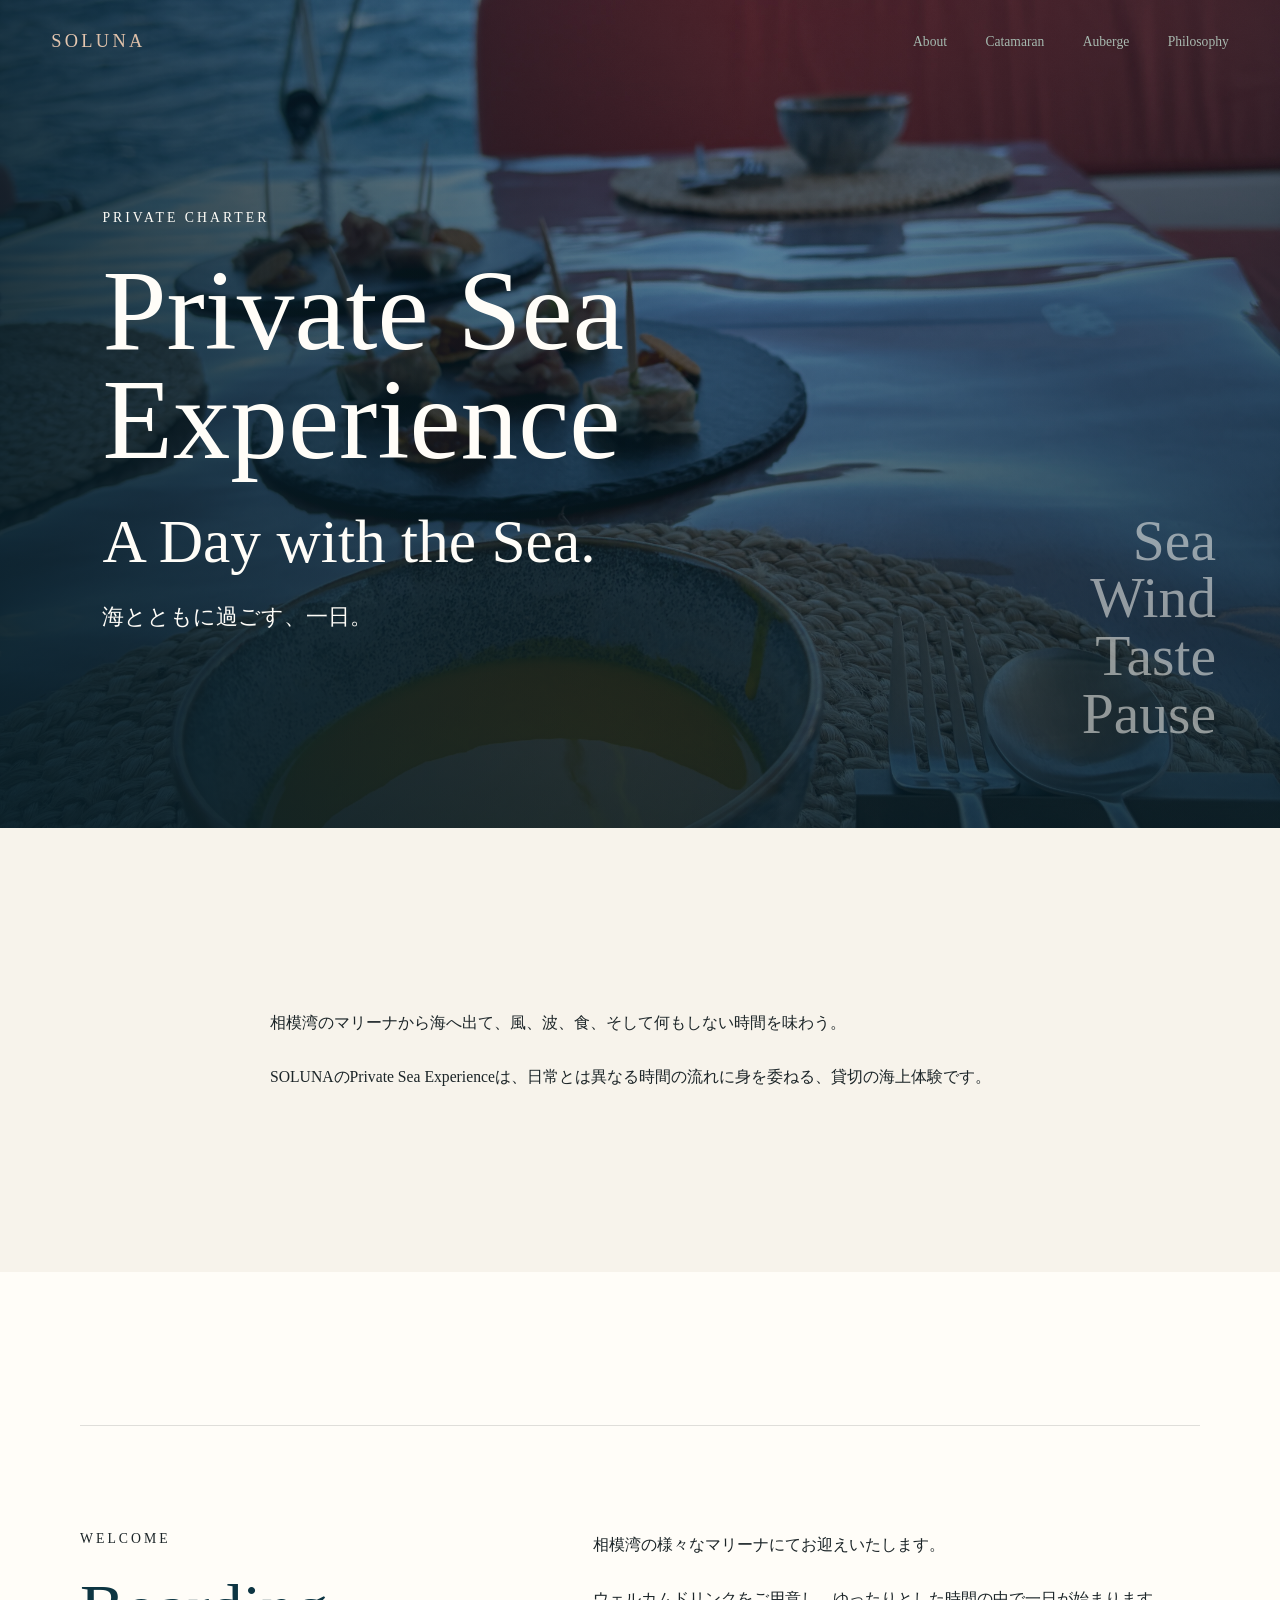
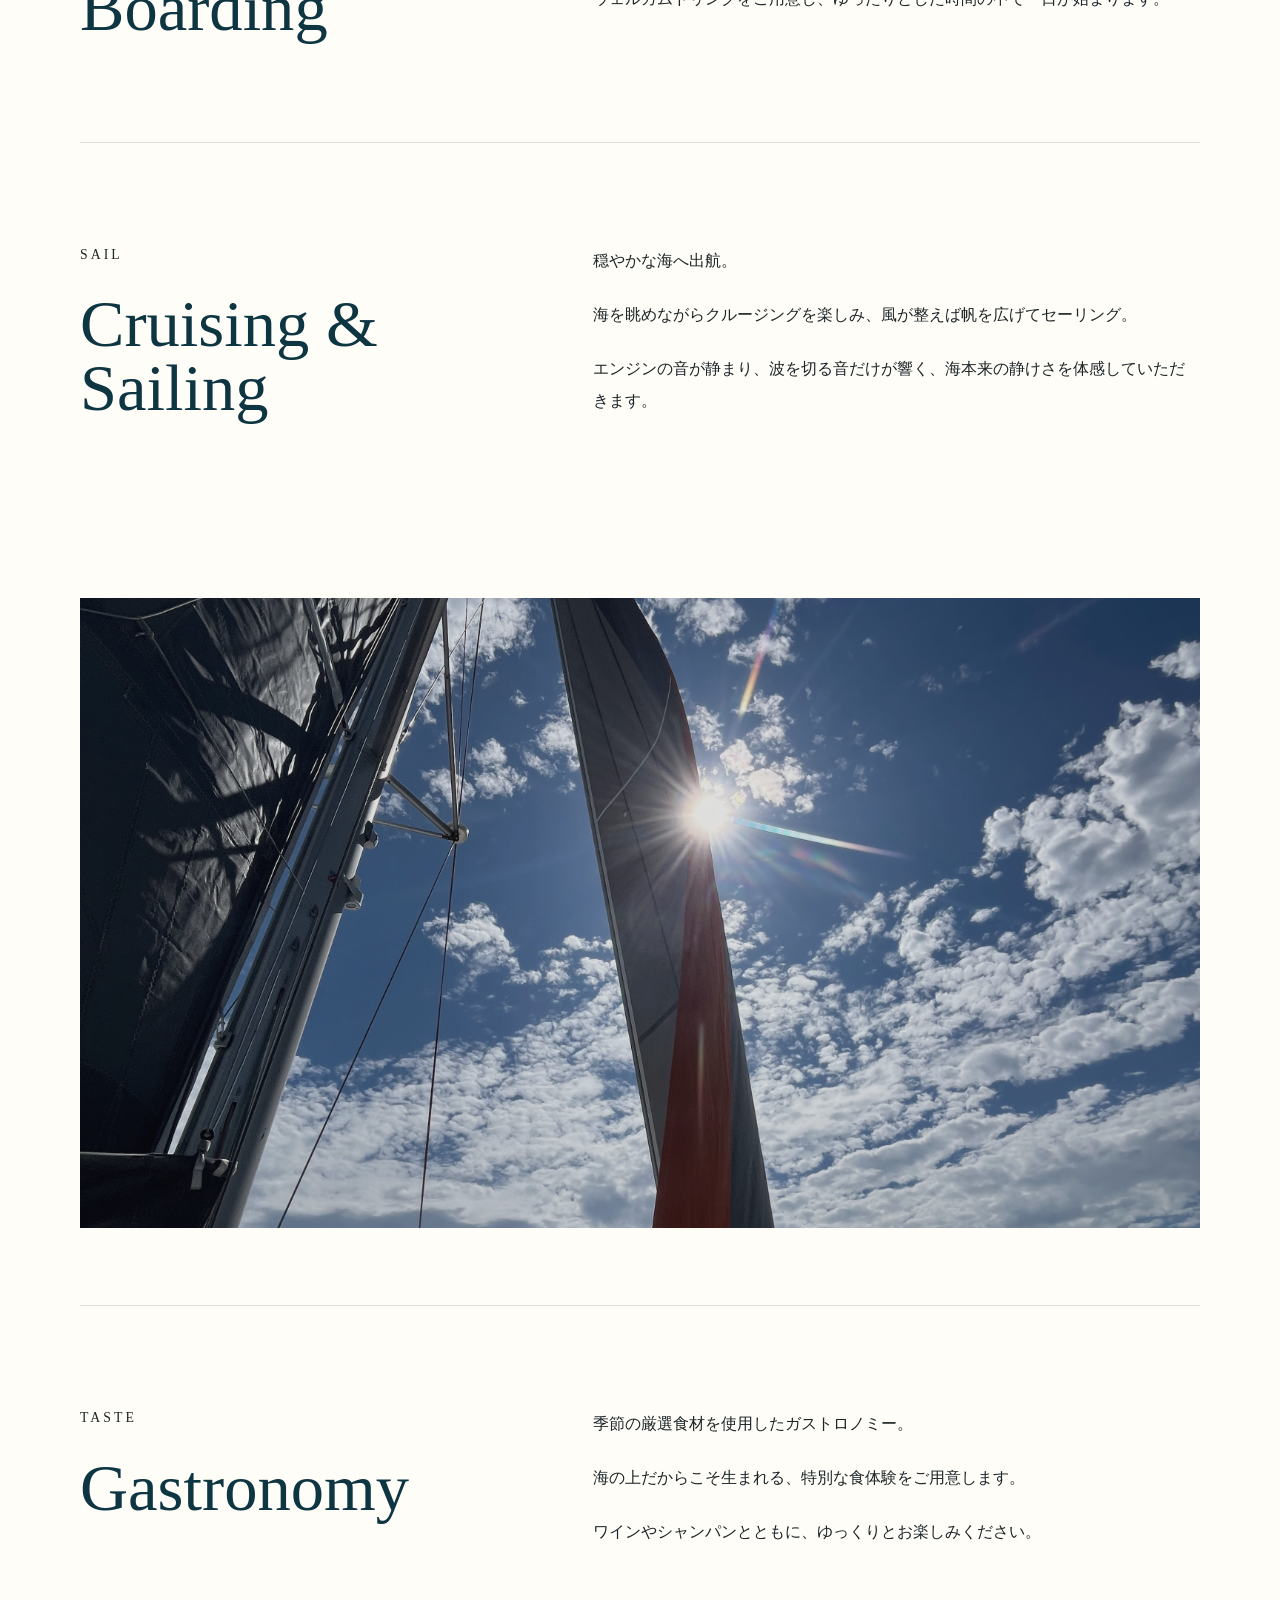
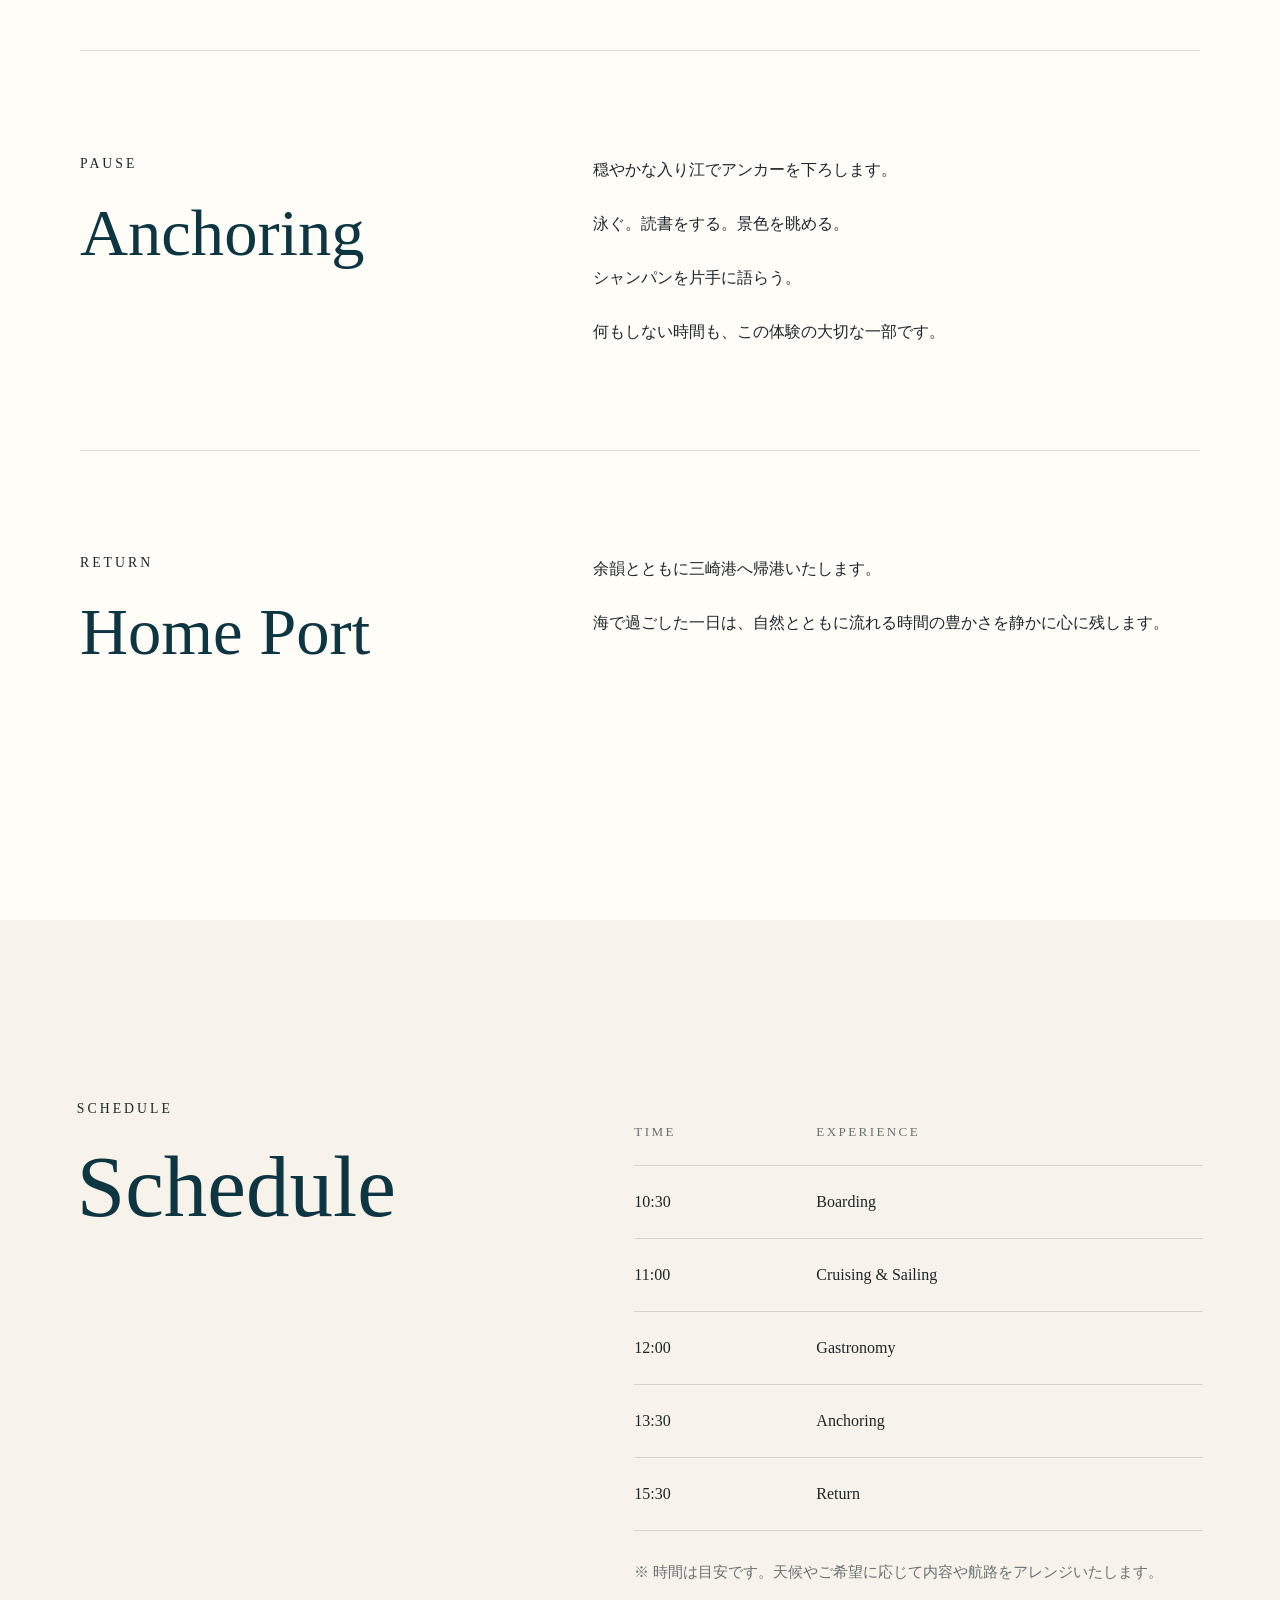
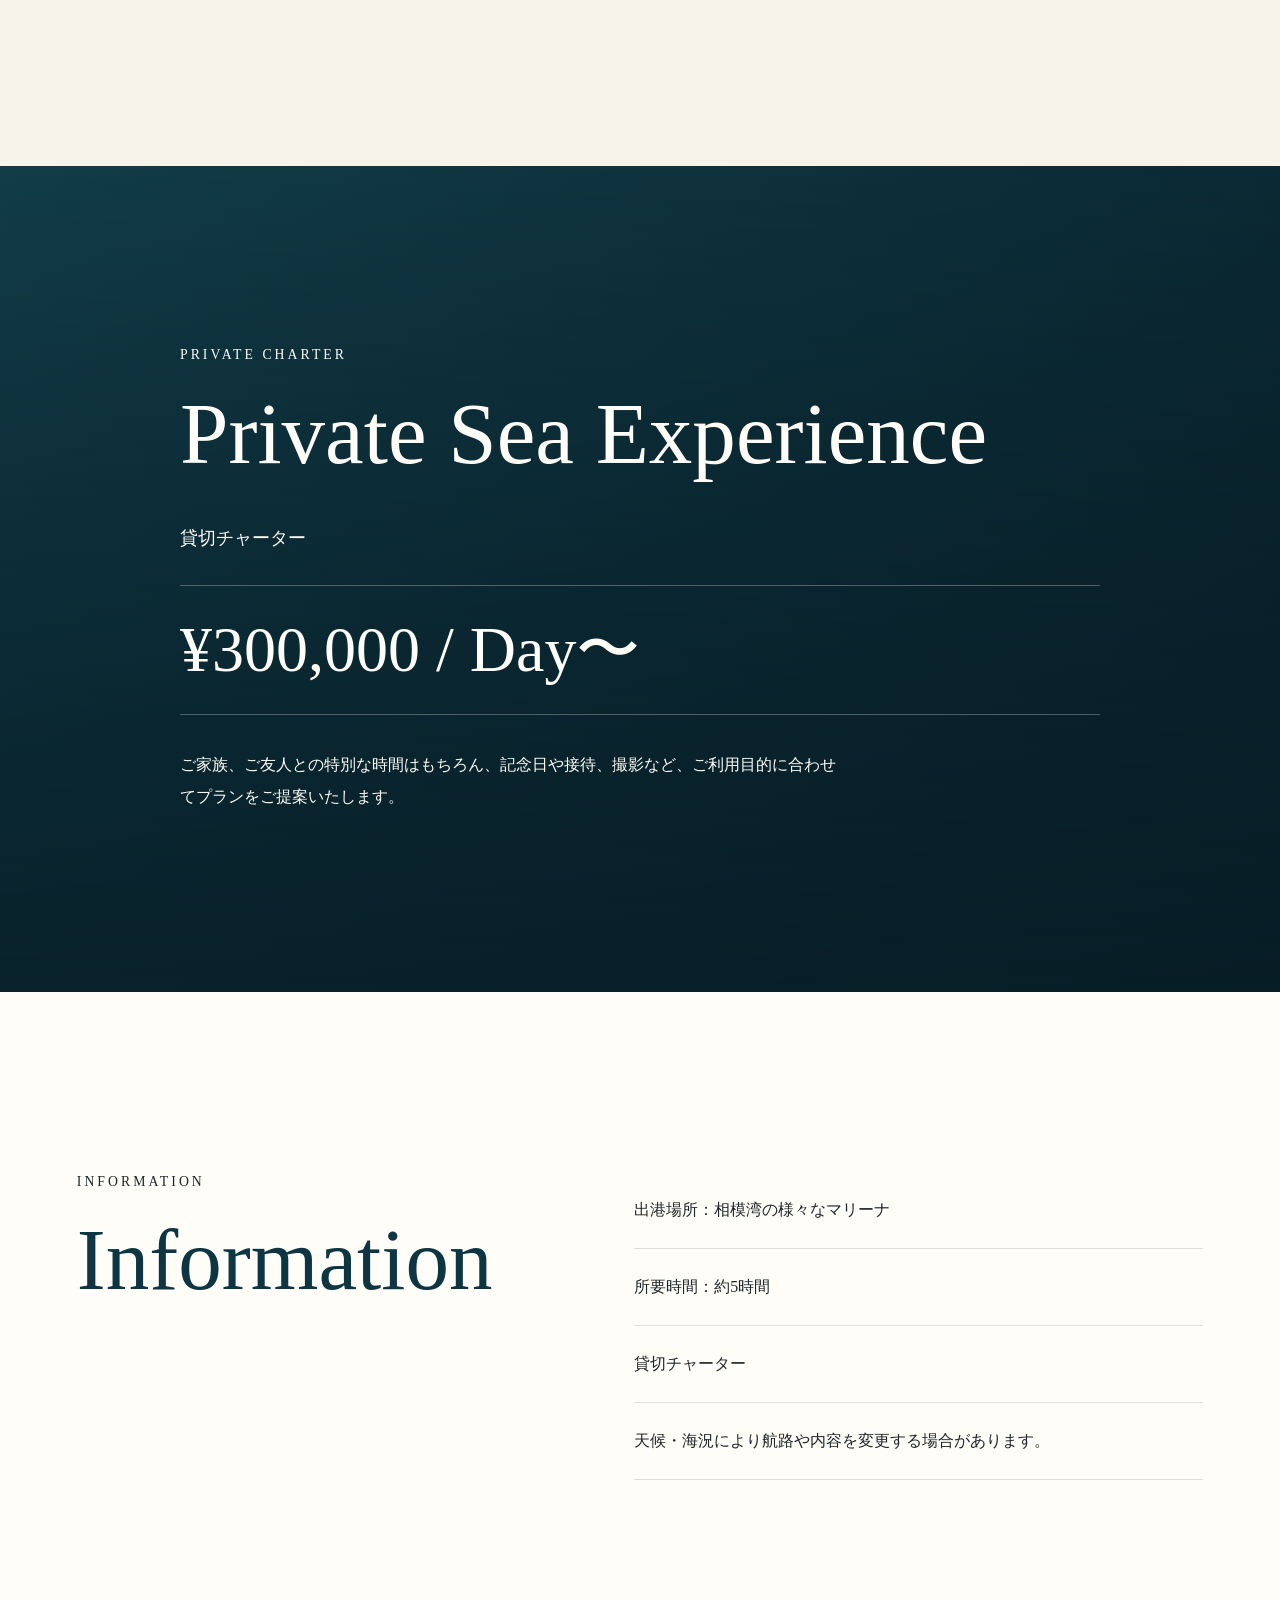
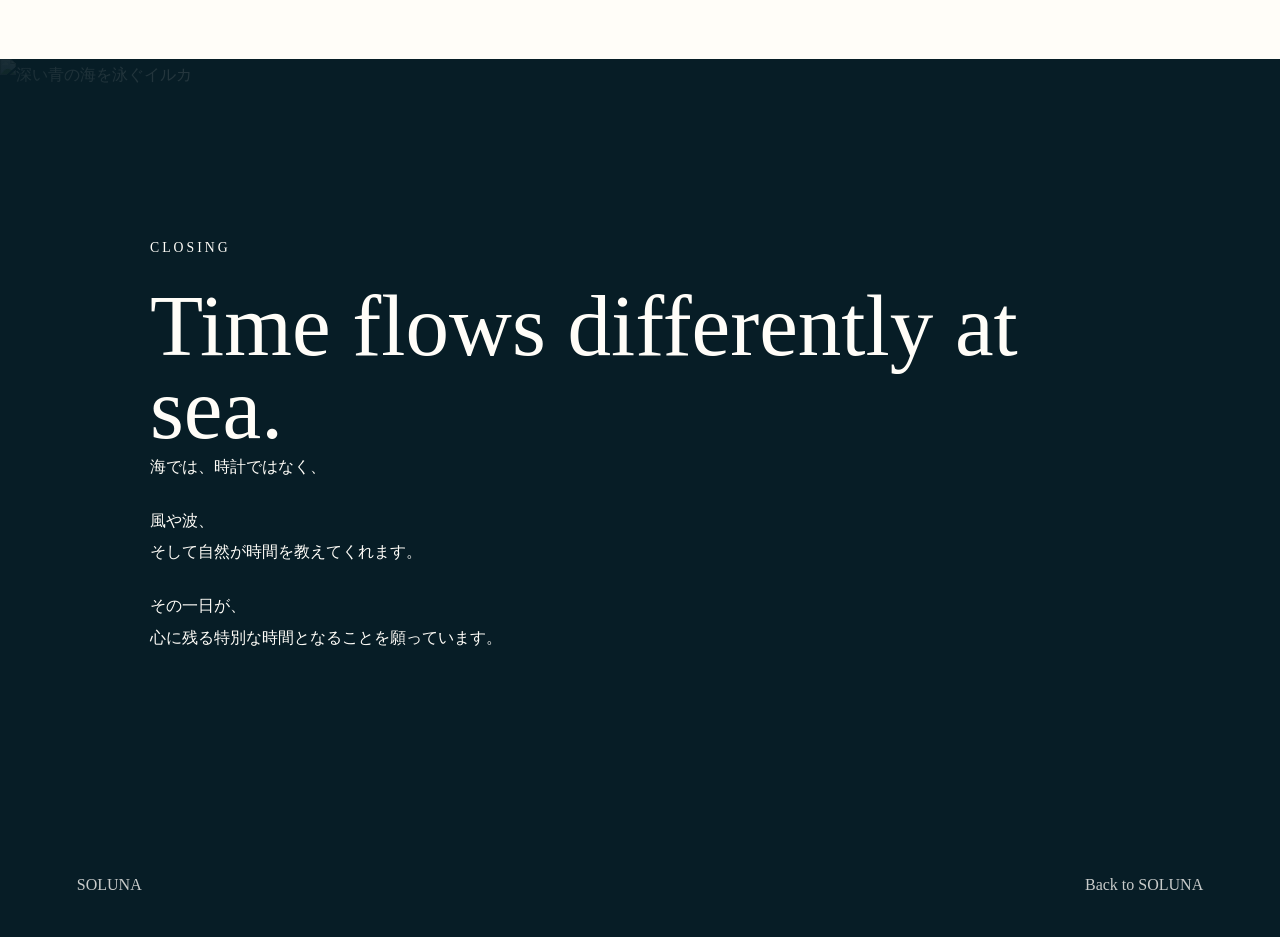
==== private-sea-experience.html @ ce14dfd1 "Add private sea experience page" ====
<!doctype html>
<html lang="ja">
  <head>
    <meta charset="utf-8" />
    <meta name="viewport" content="width=device-width, initial-scale=1" />
    <title>Private Sea Experience | SOLUNA</title>
    <meta
      name="description"
      content="SOLUNA Private Sea Experience。海とともに過ごす、貸切チャーターの一日。"
    />
    <link rel="stylesheet" href="styles.css" />
  </head>
  <body class="private-page">
    <header class="site-header" aria-label="サイトヘッダー">
      <a class="brand-mark" href="index.html" aria-label="SOLUNA トップへ">SOLUNA</a>
      <nav class="site-nav" aria-label="主要ナビゲーション">
        <a href="index.html#about">About</a>
        <a href="index.html#catamaran">Catamaran</a>
        <a href="index.html#auberge">Auberge</a>
        <a href="index.html#philosophy">Philosophy</a>
      </nav>
    </header>

    <main id="top">
      <section class="sub-hero" aria-label="Private Sea Experience">
        <img
          class="sub-hero-image"
          src="assets/catamaran-gastronomy.jpg"
          alt="海を望む船上のテーブルとガストロノミー"
        />
        <div class="sub-hero-shade" aria-hidden="true"></div>
        <div class="vertical-copy" aria-hidden="true">
          <span>Sea</span>
          <span>Wind</span>
          <span>Taste</span>
          <span>Pause</span>
        </div>
        <div class="sub-hero-content reveal">
          <p class="eyebrow">Private Charter</p>
          <h1>Private Sea Experience</h1>
          <p class="hero-lead">A Day with the Sea.</p>
          <p class="hero-jp">海とともに過ごす、一日。</p>
        </div>
      </section>

      <section class="section-pad private-intro">
        <div class="narrow prose reveal">
          <p>
            相模湾のマリーナから海へ出て、風、波、食、そして何もしない時間を味わう。
          </p>
          <p>
            SOLUNAのPrivate Sea Experienceは、日常とは異なる時間の流れに身を委ねる、貸切の海上体験です。
          </p>
        </div>
      </section>

      <section class="private-journey section-light">
        <div class="journey-item reveal">
          <div class="journey-heading">
            <p class="eyebrow">Welcome</p>
            <h2>Boarding</h2>
          </div>
          <div class="prose">
            <p>相模湾の様々なマリーナにてお迎えいたします。</p>
            <p>
              ウェルカムドリンクをご用意し、ゆったりとした時間の中で一日が始まります。
            </p>
          </div>
        </div>

        <div class="journey-item reveal">
          <div class="journey-heading">
            <p class="eyebrow">Sail</p>
            <h2>Cruising & Sailing</h2>
          </div>
          <div class="prose">
            <p>穏やかな海へ出航。</p>
            <p>
              海を眺めながらクルージングを楽しみ、風が整えば帆を広げてセーリング。
            </p>
            <p>
              エンジンの音が静まり、波を切る音だけが響く、海本来の静けさを体感していただきます。
            </p>
          </div>
        </div>

        <figure class="private-image reveal">
          <img src="assets/catamaran-sail.jpg" alt="帆越しに見上げる海と空" />
        </figure>

        <div class="journey-item reveal">
          <div class="journey-heading">
            <p class="eyebrow">Taste</p>
            <h2>Gastronomy</h2>
          </div>
          <div class="prose">
            <p>季節の厳選食材を使用したガストロノミー。</p>
            <p>
              海の上だからこそ生まれる、特別な食体験をご用意します。
            </p>
            <p>
              ワインやシャンパンとともに、ゆっくりとお楽しみください。
            </p>
          </div>
        </div>

        <div class="journey-item reveal">
          <div class="journey-heading">
            <p class="eyebrow">Pause</p>
            <h2>Anchoring</h2>
          </div>
          <div class="prose">
            <p>穏やかな入り江でアンカーを下ろします。</p>
            <p>泳ぐ。読書をする。景色を眺める。</p>
            <p>シャンパンを片手に語らう。</p>
            <p>何もしない時間も、この体験の大切な一部です。</p>
          </div>
        </div>

        <div class="journey-item reveal">
          <div class="journey-heading">
            <p class="eyebrow">Return</p>
            <h2>Home Port</h2>
          </div>
          <div class="prose">
            <p>余韻とともに三崎港へ帰港いたします。</p>
            <p>
              海で過ごした一日は、自然とともに流れる時間の豊かさを静かに心に残します。
            </p>
          </div>
        </div>
      </section>

      <section class="private-detail section-pad">
        <div class="section-grid">
          <div class="section-heading reveal">
            <p class="eyebrow">Schedule</p>
            <h2>Schedule</h2>
          </div>
          <div class="reveal">
            <table class="schedule-table">
              <thead>
                <tr>
                  <th>Time</th>
                  <th>Experience</th>
                </tr>
              </thead>
              <tbody>
                <tr>
                  <td>10:30</td>
                  <td>Boarding</td>
                </tr>
                <tr>
                  <td>11:00</td>
                  <td>Cruising & Sailing</td>
                </tr>
                <tr>
                  <td>12:00</td>
                  <td>Gastronomy</td>
                </tr>
                <tr>
                  <td>13:30</td>
                  <td>Anchoring</td>
                </tr>
                <tr>
                  <td>15:30</td>
                  <td>Return</td>
                </tr>
              </tbody>
            </table>
            <p class="note">
              ※ 時間は目安です。天候やご希望に応じて内容や航路をアレンジいたします。
            </p>
          </div>
        </div>
      </section>

      <section class="private-charter">
        <div class="charter-inner reveal">
          <p class="eyebrow">Private Charter</p>
          <h2>Private Sea Experience</h2>
          <p class="charter-label">貸切チャーター</p>
          <p class="charter-price">¥300,000 / Day〜</p>
          <p>
            ご家族、ご友人との特別な時間はもちろん、記念日や接待、撮影など、ご利用目的に合わせてプランをご提案いたします。
          </p>
        </div>
      </section>

      <section class="private-info section-pad section-light">
        <div class="section-grid">
          <div class="section-heading reveal">
            <p class="eyebrow">Information</p>
            <h2>Information</h2>
          </div>
          <ul class="info-list reveal">
            <li>出港場所：相模湾の様々なマリーナ</li>
            <li>所要時間：約5時間</li>
            <li>貸切チャーター</li>
            <li>天候・海況により航路や内容を変更する場合があります。</li>
          </ul>
        </div>
      </section>

      <section class="private-closing">
        <img
          class="private-closing-image"
          src="assets/philosophy-dolphins.jpg"
          alt="深い青の海を泳ぐイルカ"
        />
        <div class="private-closing-shade" aria-hidden="true"></div>
        <div class="closing-inner reveal">
          <p class="eyebrow">Closing</p>
          <h2>Time flows differently at sea.</h2>
          <div class="prose">
            <p>海では、時計ではなく、</p>
            <p>風や波、<br />そして自然が時間を教えてくれます。</p>
            <p>その一日が、<br />心に残る特別な時間となることを願っています。</p>
          </div>
        </div>
      </section>
    </main>

    <footer class="site-footer">
      <p>SOLUNA</p>
      <a href="index.html">Back to SOLUNA</a>
    </footer>

    <script src="script.js"></script>
  </body>
</html>
---- styles.css ----
:root {
  --paper: #f7f3eb;
  --ivory: #fffdf8;
  --mist: #d8d2c4;
  --ink: #1c2528;
  --muted: #687073;
  --sea: #0d3542;
  --deep: #071d26;
  --line: rgba(28, 37, 40, 0.14);
  --white-line: rgba(255, 253, 248, 0.28);
  --font-serif: Georgia, "Times New Roman", serif;
  --font-jp: "Hiragino Mincho ProN", "Yu Mincho", "YuMincho", "Noto Serif JP", serif;
}

* {
  box-sizing: border-box;
}

html {
  scroll-behavior: smooth;
}

body {
  margin: 0;
  background: var(--paper);
  color: var(--ink);
  font-family: var(--font-jp);
  font-weight: 300;
  line-height: 2;
  text-rendering: optimizeLegibility;
}

img {
  display: block;
  max-width: 100%;
}

section[id] {
  scroll-margin-top: 92px;
}

a {
  color: inherit;
  text-decoration: none;
}

.site-header {
  align-items: center;
  color: var(--ivory);
  display: flex;
  justify-content: space-between;
  left: 0;
  mix-blend-mode: difference;
  padding: 28px clamp(22px, 4vw, 64px);
  position: fixed;
  right: 0;
  top: 0;
  z-index: 20;
}

.brand-mark {
  font-family: var(--font-serif);
  font-size: 1.15rem;
  letter-spacing: 0.18em;
  line-height: 1;
}

.site-nav {
  display: flex;
  gap: clamp(18px, 3vw, 44px);
  font-family: var(--font-serif);
  font-size: 0.85rem;
}

.site-nav a {
  opacity: 0.82;
  transition: opacity 220ms ease;
}

.site-nav a:hover,
.site-nav a.is-active {
  opacity: 1;
}

.hero {
  background: var(--deep);
  color: var(--ivory);
  min-height: 100svh;
  overflow: hidden;
  position: relative;
}

.hero-image {
  height: 100%;
  inset: 0;
  object-fit: cover;
  position: absolute;
  width: 100%;
}

.hero-shade {
  background:
    linear-gradient(90deg, rgba(7, 29, 38, 0.72), rgba(7, 29, 38, 0.16) 52%, rgba(7, 29, 38, 0.3)),
    linear-gradient(180deg, rgba(7, 29, 38, 0.3), rgba(7, 29, 38, 0.1) 52%, rgba(7, 29, 38, 0.55));
  inset: 0;
  position: absolute;
}

.hero-content {
  align-items: flex-start;
  display: flex;
  flex-direction: column;
  justify-content: center;
  min-height: 100svh;
  padding: 18vh clamp(24px, 8vw, 132px) 12vh;
  position: relative;
  width: min(760px, 100%);
  z-index: 2;
}

.eyebrow {
  font-family: var(--font-serif);
  font-size: 0.86rem;
  letter-spacing: 0.22em;
  line-height: 1.4;
  margin: 0 0 28px;
  text-transform: uppercase;
}

h1,
h2 {
  font-family: var(--font-serif);
  font-weight: 400;
  line-height: 0.95;
  margin: 0;
}

h1 {
  font-size: clamp(4.35rem, 13vw, 11.2rem);
}

h2 {
  font-size: clamp(2.65rem, 6.8vw, 6rem);
}

.hero-lead {
  font-family: var(--font-serif);
  font-size: clamp(2.15rem, 4.8vw, 4.8rem);
  line-height: 1;
  margin: 36px 0 24px;
}

.hero-jp {
  font-size: clamp(1.05rem, 1.7vw, 1.45rem);
  margin: 0 0 34px;
}

.hero-description {
  max-width: 35em;
  margin: 0;
}

.vertical-copy {
  bottom: max(56px, 10vh);
  display: flex;
  flex-direction: column;
  font-family: var(--font-serif);
  font-size: clamp(2.5rem, 4.5vw, 4.6rem);
  gap: 0.16em;
  line-height: 0.84;
  opacity: 0.52;
  position: absolute;
  right: clamp(20px, 5vw, 86px);
  text-align: right;
  z-index: 2;
}

.section-pad {
  padding: clamp(96px, 14vw, 190px) clamp(24px, 6vw, 96px);
}

.section-light {
  background: var(--ivory);
}

.narrow {
  margin: 0 auto;
  max-width: 740px;
}

.wide {
  margin: 0 auto;
  max-width: 1040px;
}

.intro {
  background: var(--paper);
}

.prose {
  font-size: clamp(0.98rem, 1.2vw, 1.12rem);
}

.prose p {
  margin: 0;
}

.prose p + p {
  margin-top: 1.45em;
}

.section-grid {
  display: grid;
  gap: clamp(54px, 8vw, 132px);
  grid-template-columns: minmax(220px, 0.8fr) minmax(280px, 1fr);
  margin: 0 auto;
  max-width: 1160px;
}

.section-heading {
  position: sticky;
  top: 120px;
  align-self: start;
}

.section-heading h2,
.experience-title h2,
.closing h2,
.experience-overview h2 {
  color: var(--sea);
}

.experience-overview {
  background: var(--paper);
}

.experience-overview p:last-child {
  color: var(--muted);
  font-size: clamp(1rem, 1.5vw, 1.32rem);
  margin: 42px 0 0;
}

.experience-block {
  color: var(--ivory);
  min-height: 100svh;
  padding: clamp(100px, 12vw, 180px) clamp(24px, 6vw, 96px);
}

.sea-block {
  background:
    linear-gradient(180deg, rgba(7, 29, 38, 0.08), rgba(7, 29, 38, 0.72)),
    linear-gradient(135deg, #0b2c3a 0%, #123f4b 48%, #071d26 100%);
}

.island-block {
  background:
    linear-gradient(180deg, rgba(255, 253, 248, 0.1), rgba(7, 29, 38, 0.36)),
    linear-gradient(135deg, #f2ecdf 0%, #8c9b93 46%, #173743 100%);
  color: var(--ink);
}

.experience-inner {
  display: grid;
  gap: clamp(52px, 8vw, 128px);
  grid-template-columns: minmax(250px, 0.72fr) minmax(300px, 1fr);
  margin: 0 auto;
  max-width: 1180px;
}

.experience-title {
  align-self: start;
  position: sticky;
  top: 120px;
}

.sea-block .experience-title h2 {
  color: rgba(255, 253, 248, 0.9);
}

.island-block .experience-title h2 {
  color: var(--ink);
}

.coming-soon {
  border-top: 1px solid rgba(28, 37, 40, 0.22);
  display: inline-block;
  font-family: var(--font-serif);
  font-size: 1.2rem;
  margin: 34px 0 0;
  padding-top: 18px;
}

.experience-body {
  display: grid;
  gap: clamp(44px, 6vw, 84px);
}

.experience-list {
  border-top: 1px solid var(--white-line);
  list-style: none;
  margin: 0;
  padding: 0;
}

.island-block .experience-list {
  border-top-color: rgba(28, 37, 40, 0.18);
}

.experience-list li {
  border-bottom: 1px solid var(--white-line);
  font-family: var(--font-serif);
  font-size: clamp(1.35rem, 2.2vw, 2.2rem);
  line-height: 1.2;
  padding: 24px 0;
}

.experience-list a {
  display: inline-block;
  opacity: 0.9;
  transition:
    opacity 220ms ease,
    transform 220ms ease;
}

.experience-list a:hover {
  opacity: 1;
  transform: translateX(8px);
}

.island-block .experience-list li {
  border-bottom-color: rgba(28, 37, 40, 0.18);
}

.experience-media {
  display: grid;
  gap: clamp(18px, 2.6vw, 32px);
  grid-column: 1 / -1;
  grid-template-columns: repeat(2, minmax(0, 1fr));
  margin-top: clamp(22px, 4vw, 64px);
}

.island-media {
  grid-template-columns: repeat(2, minmax(0, 1fr));
}

.media-frame {
  margin: 0;
  overflow: hidden;
  position: relative;
}

.media-frame img {
  filter: saturate(0.76) contrast(0.93) brightness(0.92);
  height: 100%;
  object-fit: cover;
  width: 100%;
}

.media-frame::after {
  background: rgba(7, 29, 38, 0.16);
  content: "";
  inset: 0;
  pointer-events: none;
  position: absolute;
}

.media-tall {
  aspect-ratio: 4 / 3;
}

.media-wide {
  aspect-ratio: 4 / 3;
  margin-top: 0;
}

.island-media .media-wide img {
  object-position: 50% 48%;
}

.philosophy {
  background: var(--ivory);
}

.philosophy-media {
  margin: clamp(62px, 8vw, 112px) auto 0;
  max-width: 1180px;
}

.philosophy-fuji img {
  object-position: 50% 52%;
}

.philosophy-dolphins img {
  object-position: 54% 58%;
}

.closing {
  align-items: center;
  background: var(--deep);
  color: var(--ivory);
  display: flex;
  min-height: 90svh;
  overflow: hidden;
  padding: clamp(88px, 12vw, 170px) clamp(24px, 6vw, 96px);
  position: relative;
}

.closing::before {
  background-image: url("assets/closing-sea-sunset.jpg");
  background-position: center;
  background-size: cover;
  content: "";
  filter: saturate(0.62) contrast(0.9) brightness(0.72);
  inset: 0;
  opacity: 0.7;
  position: absolute;
}

.closing::after {
  background:
    linear-gradient(90deg, rgba(7, 29, 38, 0.86), rgba(7, 29, 38, 0.34)),
    linear-gradient(180deg, rgba(7, 29, 38, 0.2), rgba(7, 29, 38, 0.72));
  content: "";
  inset: 0;
  position: absolute;
}

.closing-inner {
  margin: 0 auto;
  max-width: 980px;
  position: relative;
  width: 100%;
  z-index: 1;
}

.closing h2 {
  color: var(--ivory);
}

.closing .prose {
  margin-top: 56px;
  max-width: 620px;
}

.site-footer {
  align-items: center;
  background: var(--deep);
  color: rgba(255, 253, 248, 0.78);
  display: flex;
  font-family: var(--font-serif);
  justify-content: space-between;
  padding: 36px clamp(24px, 6vw, 96px);
}

.site-footer p,
.site-footer a {
  margin: 0;
}

.sub-hero {
  background: var(--deep);
  color: var(--ivory);
  min-height: 92svh;
  overflow: hidden;
  position: relative;
}

.sub-hero-image,
.private-closing-image {
  height: 100%;
  inset: 0;
  object-fit: cover;
  position: absolute;
  width: 100%;
}

.sub-hero-image {
  object-position: 50% 56%;
}

.sub-hero-shade {
  background:
    linear-gradient(90deg, rgba(7, 29, 38, 0.8), rgba(7, 29, 38, 0.2) 58%, rgba(7, 29, 38, 0.46)),
    linear-gradient(180deg, rgba(7, 29, 38, 0.18), rgba(7, 29, 38, 0.74));
  inset: 0;
  position: absolute;
}

.sub-hero-content {
  align-items: flex-start;
  display: flex;
  flex-direction: column;
  justify-content: center;
  min-height: 92svh;
  padding: 18vh clamp(24px, 8vw, 132px) 12vh;
  position: relative;
  width: min(900px, 100%);
  z-index: 2;
}

.sub-hero h1 {
  font-size: clamp(3.7rem, 9vw, 8.5rem);
  max-width: 8.5em;
}

.private-intro {
  background: var(--paper);
}

.private-journey {
  padding: clamp(88px, 12vw, 170px) clamp(24px, 6vw, 96px);
}

.journey-item {
  border-top: 1px solid var(--line);
  display: grid;
  gap: clamp(34px, 6vw, 92px);
  grid-template-columns: minmax(210px, 0.72fr) minmax(280px, 1fr);
  margin: 0 auto;
  max-width: 1120px;
  padding: clamp(54px, 8vw, 112px) 0;
}

.journey-heading h2 {
  color: var(--sea);
  font-size: clamp(2.2rem, 5.2vw, 4.8rem);
}

.private-image {
  aspect-ratio: 16 / 9;
  margin: clamp(34px, 6vw, 84px) auto;
  max-width: 1120px;
  overflow: hidden;
}

.private-image img {
  filter: saturate(0.74) contrast(0.94) brightness(0.9);
  height: 100%;
  object-fit: cover;
  object-position: 50% 42%;
  width: 100%;
}

.schedule-table {
  border-collapse: collapse;
  font-family: var(--font-serif);
  width: 100%;
}

.schedule-table th,
.schedule-table td {
  border-bottom: 1px solid var(--line);
  font-weight: 400;
  padding: 20px 0;
  text-align: left;
}

.schedule-table th {
  color: var(--muted);
  font-size: 0.82rem;
  letter-spacing: 0.18em;
  text-transform: uppercase;
}

.schedule-table td:first-child {
  width: 32%;
}

.note {
  color: var(--muted);
  font-size: 0.92rem;
  line-height: 1.9;
  margin: 28px 0 0;
}

.private-charter {
  background:
    linear-gradient(180deg, rgba(7, 29, 38, 0.08), rgba(7, 29, 38, 0.78)),
    linear-gradient(135deg, #123f4b 0%, #071d26 100%);
  color: var(--ivory);
  padding: clamp(96px, 14vw, 190px) clamp(24px, 6vw, 96px);
}

.charter-inner {
  margin: 0 auto;
  max-width: 920px;
}

.charter-inner h2 {
  color: var(--ivory);
}

.charter-label {
  font-size: clamp(1.05rem, 1.4vw, 1.35rem);
  margin: 46px 0 0;
}

.charter-price {
  border-bottom: 1px solid var(--white-line);
  border-top: 1px solid var(--white-line);
  font-family: var(--font-serif);
  font-size: clamp(2.2rem, 5vw, 5rem);
  line-height: 1;
  margin: 28px 0 34px;
  padding: 32px 0;
}

.charter-inner p:last-child {
  margin: 0;
  max-width: 660px;
}

.info-list {
  list-style: none;
  margin: 0;
  padding: 0;
}

.info-list li {
  border-bottom: 1px solid var(--line);
  padding: 22px 0;
}

.private-closing {
  align-items: center;
  background: var(--deep);
  color: var(--ivory);
  display: flex;
  min-height: 86svh;
  overflow: hidden;
  padding: clamp(88px, 12vw, 170px) clamp(24px, 6vw, 96px);
  position: relative;
}

.private-closing-image {
  filter: saturate(0.58) contrast(0.9) brightness(0.72);
  object-position: 54% 58%;
}

.private-closing-shade {
  background:
    linear-gradient(90deg, rgba(7, 29, 38, 0.86), rgba(7, 29, 38, 0.32)),
    linear-gradient(180deg, rgba(7, 29, 38, 0.18), rgba(7, 29, 38, 0.72));
  inset: 0;
  position: absolute;
}

.private-closing h2 {
  color: var(--ivory);
}

.reveal {
  opacity: 1;
  transform: none;
  transition: none;
}

.reveal.is-visible {
  opacity: 1;
  transform: translateY(0);
}

@media (max-width: 820px) {
  .site-header {
    padding: 22px 20px;
  }

  .site-nav {
    display: none;
  }

  .hero-content {
    justify-content: flex-end;
    min-height: 100svh;
    padding: 26vh 24px 13vh;
  }

  .sub-hero-content {
    justify-content: flex-end;
    min-height: 92svh;
    padding: 24vh 24px 12vh;
  }

  h1 {
    font-size: clamp(3.75rem, 18vw, 6.7rem);
  }

  .sub-hero h1 {
    font-size: clamp(3.45rem, 15vw, 6.2rem);
  }

  .hero-lead {
    font-size: clamp(2rem, 10.6vw, 3.75rem);
    margin-top: 28px;
  }

  .vertical-copy {
    bottom: auto;
    font-size: clamp(2.5rem, 13vw, 5rem);
    right: 18px;
    top: 13vh;
  }

  .section-grid,
  .experience-inner,
  .journey-item {
    grid-template-columns: 1fr;
  }

  .section-heading,
  .experience-title {
    position: static;
  }

  .experience-media,
  .island-media {
    grid-template-columns: 1fr;
  }

  .media-wide {
    margin-top: 0;
  }

  .section-pad,
  .experience-block,
  .closing,
  .private-journey,
  .private-charter,
  .private-closing {
    padding-left: 24px;
    padding-right: 24px;
  }

  .private-image {
    aspect-ratio: 4 / 3.4;
  }
}

@media (max-width: 520px) {
  body {
    line-height: 1.9;
  }

  .hero-shade {
    background:
      linear-gradient(180deg, rgba(7, 29, 38, 0.08), rgba(7, 29, 38, 0.48) 42%, rgba(7, 29, 38, 0.8)),
      linear-gradient(90deg, rgba(7, 29, 38, 0.5), rgba(7, 29, 38, 0.08));
  }

  .eyebrow {
    font-size: 0.76rem;
    margin-bottom: 22px;
  }

  h2 {
    font-size: clamp(2.35rem, 13.5vw, 3.85rem);
  }

  .hero-description {
    font-size: 0.94rem;
  }

  .experience-list li {
    font-size: 1.42rem;
    padding: 20px 0;
  }

  .media-tall,
  .media-wide,
  .philosophy-media .media-frame {
    aspect-ratio: 4 / 3.8;
  }

  .site-footer {
    gap: 18px;
  }
}

@media (prefers-reduced-motion: reduce) {
  html {
    scroll-behavior: auto;
  }

  .reveal {
    opacity: 1;
    transform: none;
    transition: none;
  }
}
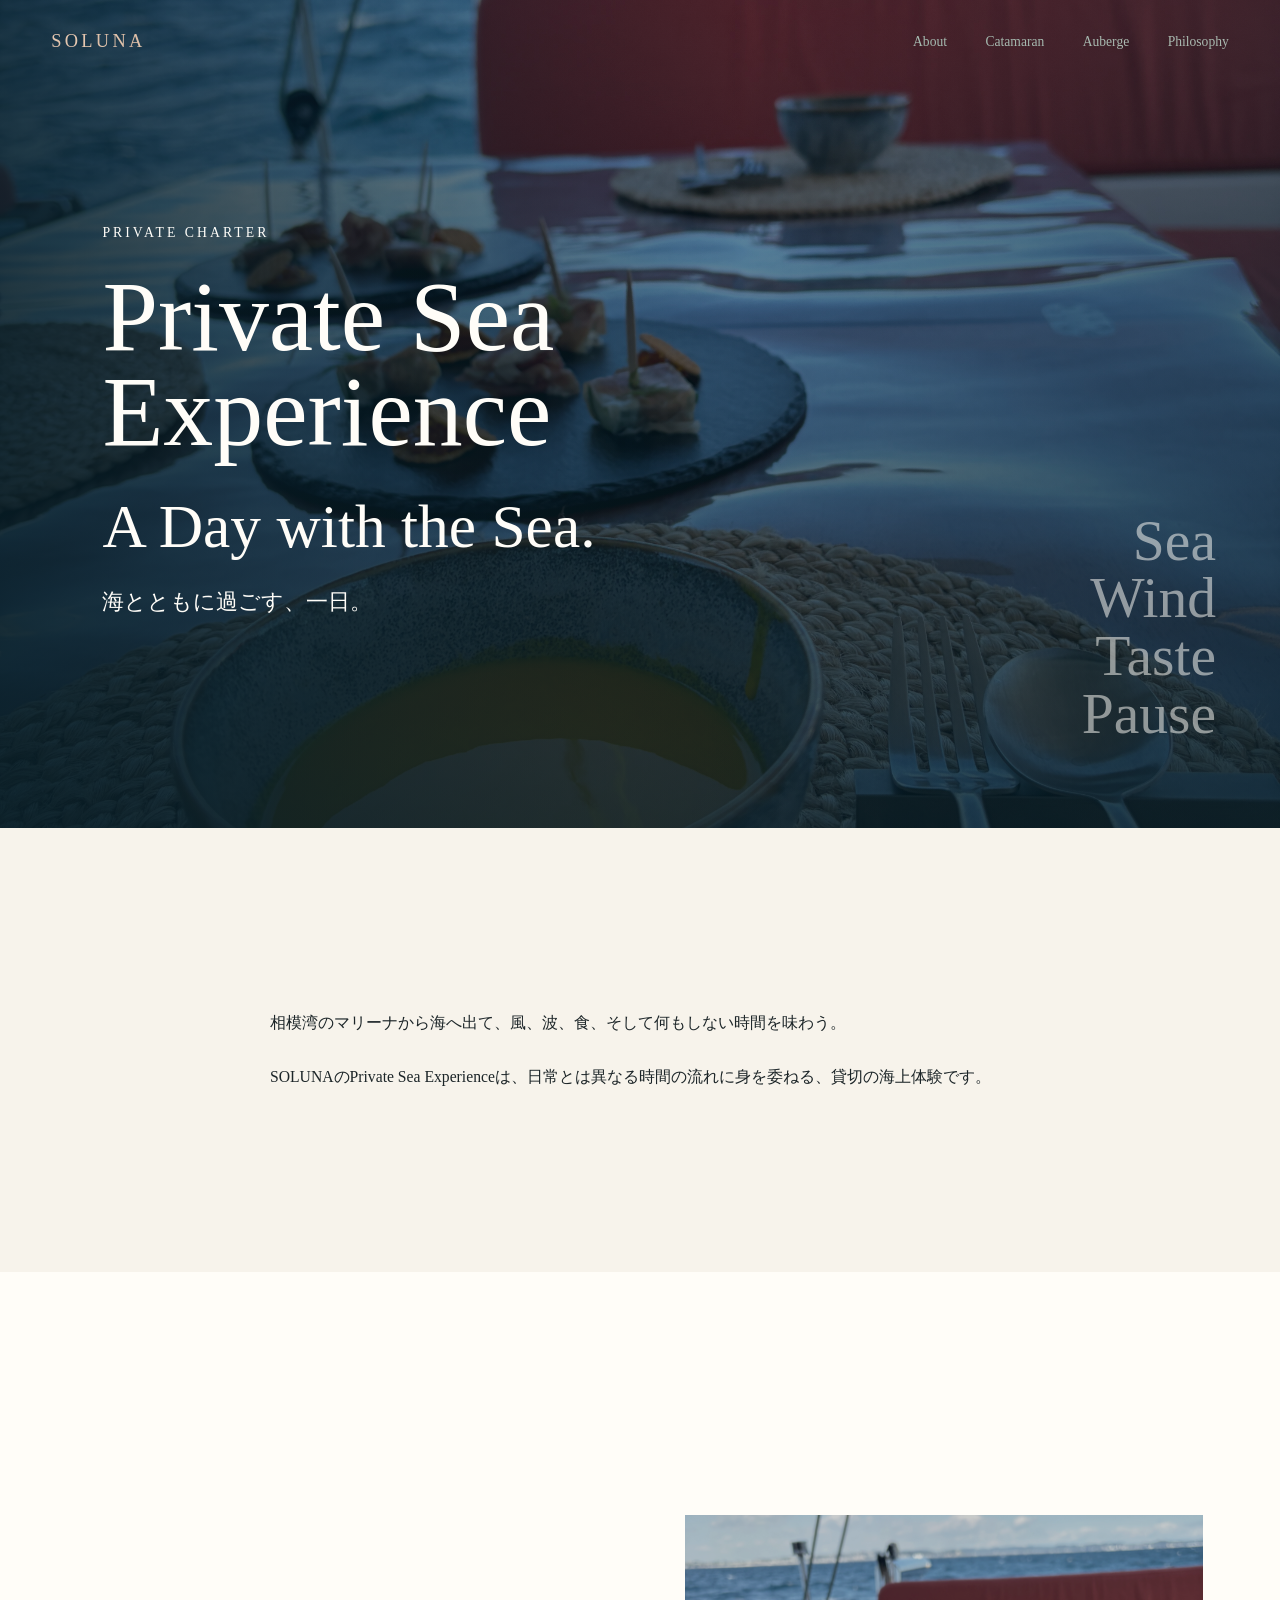
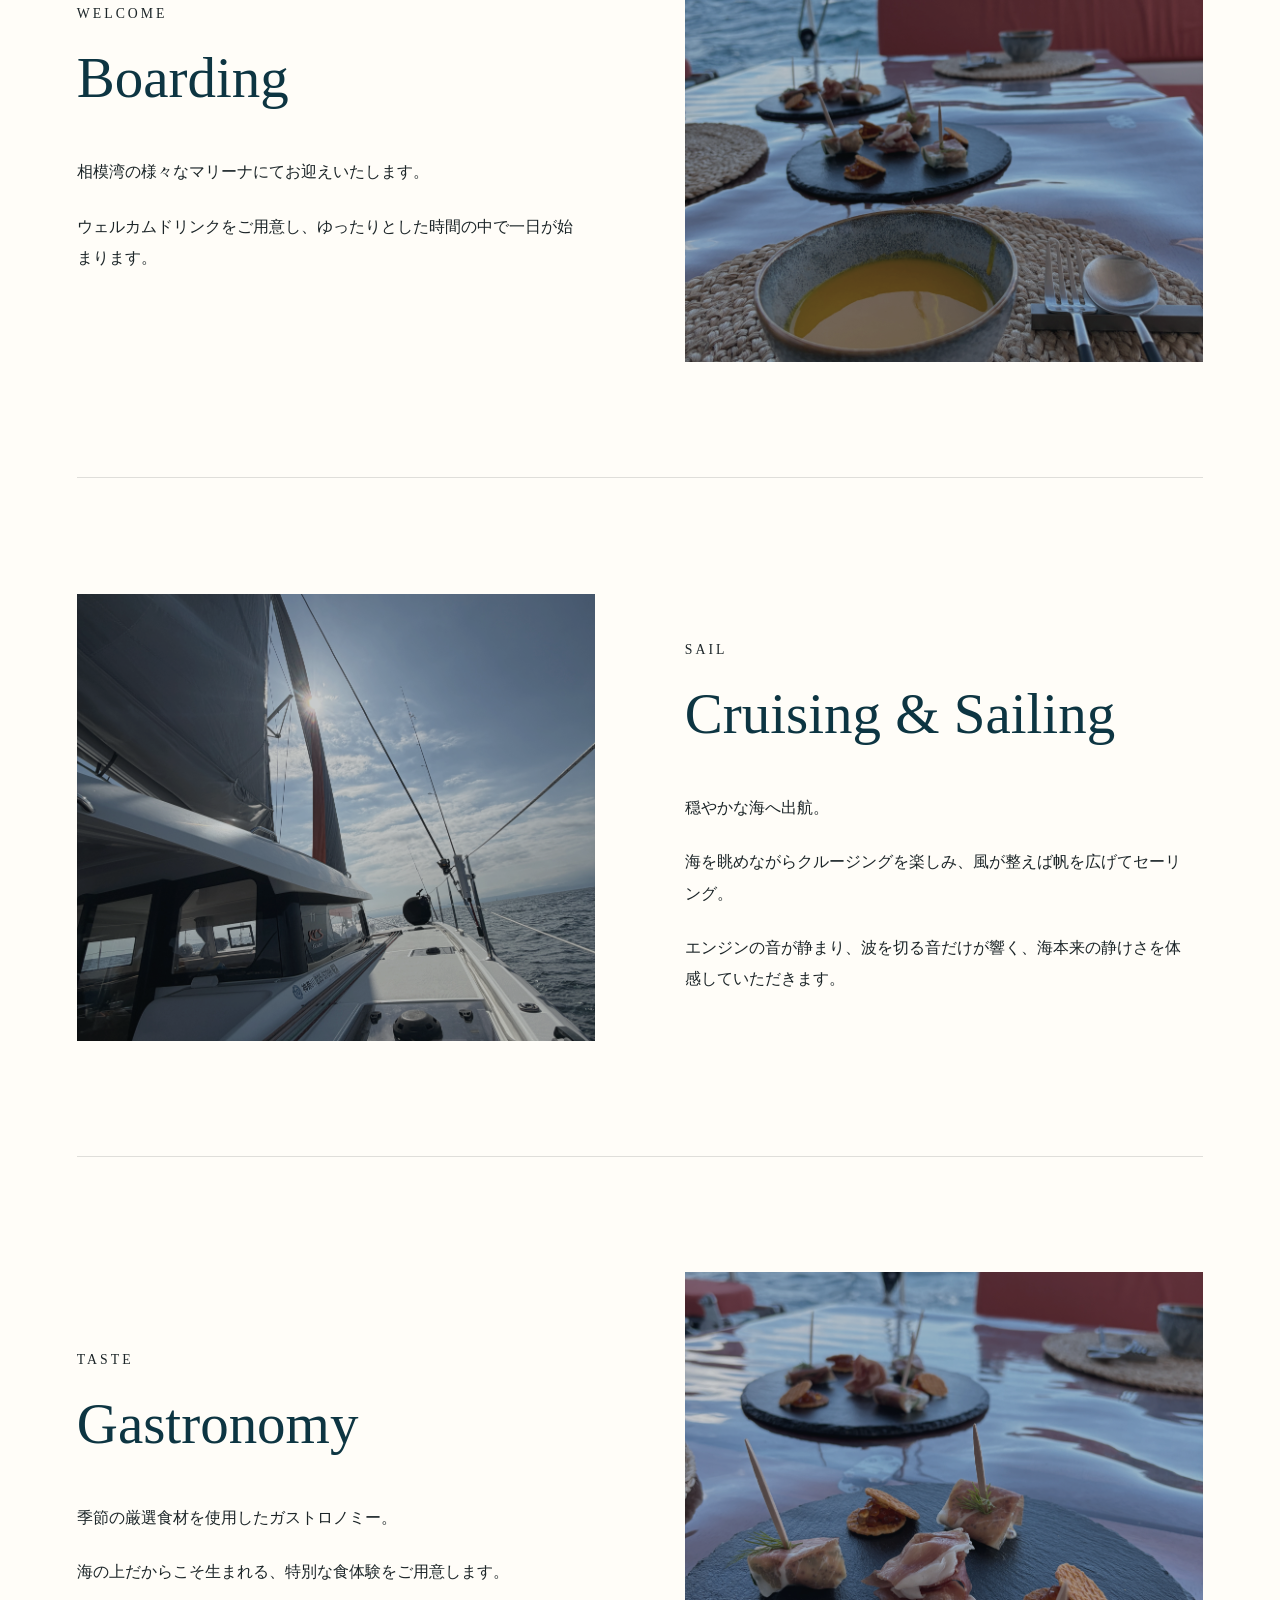
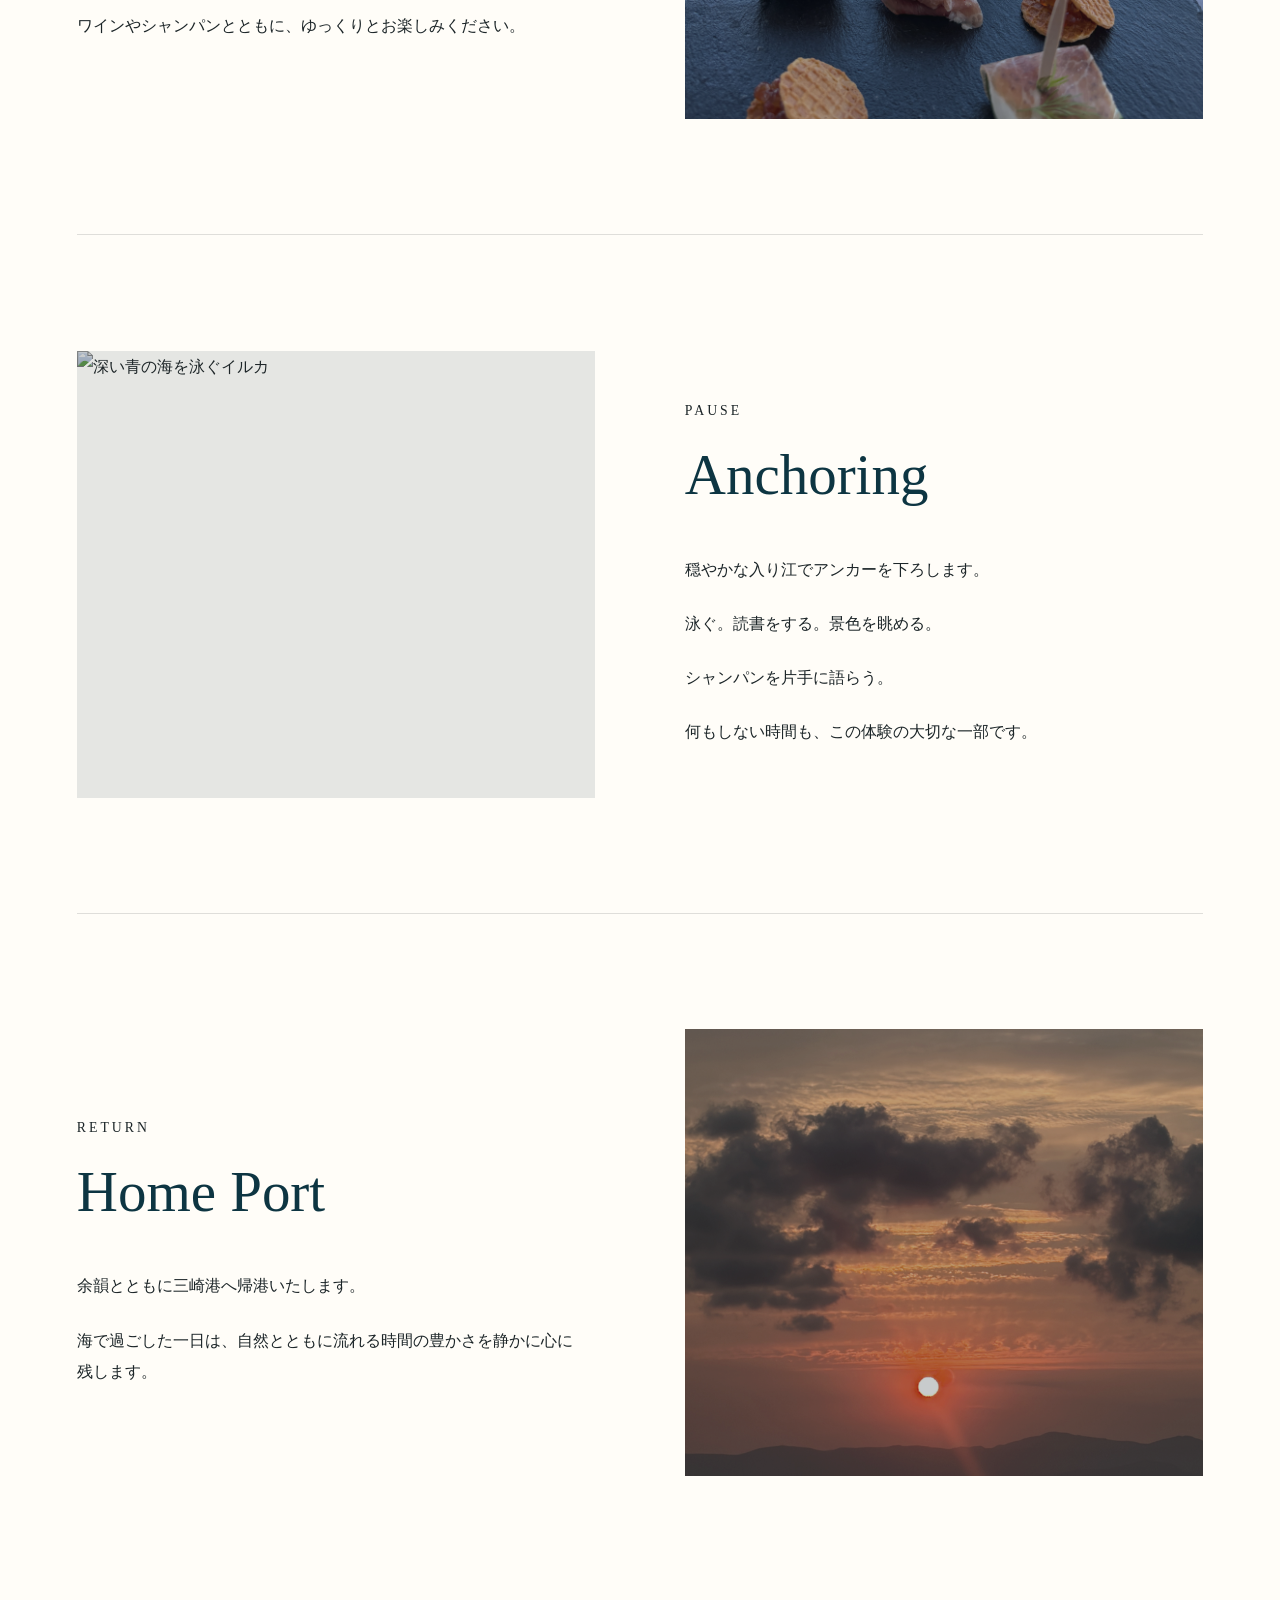
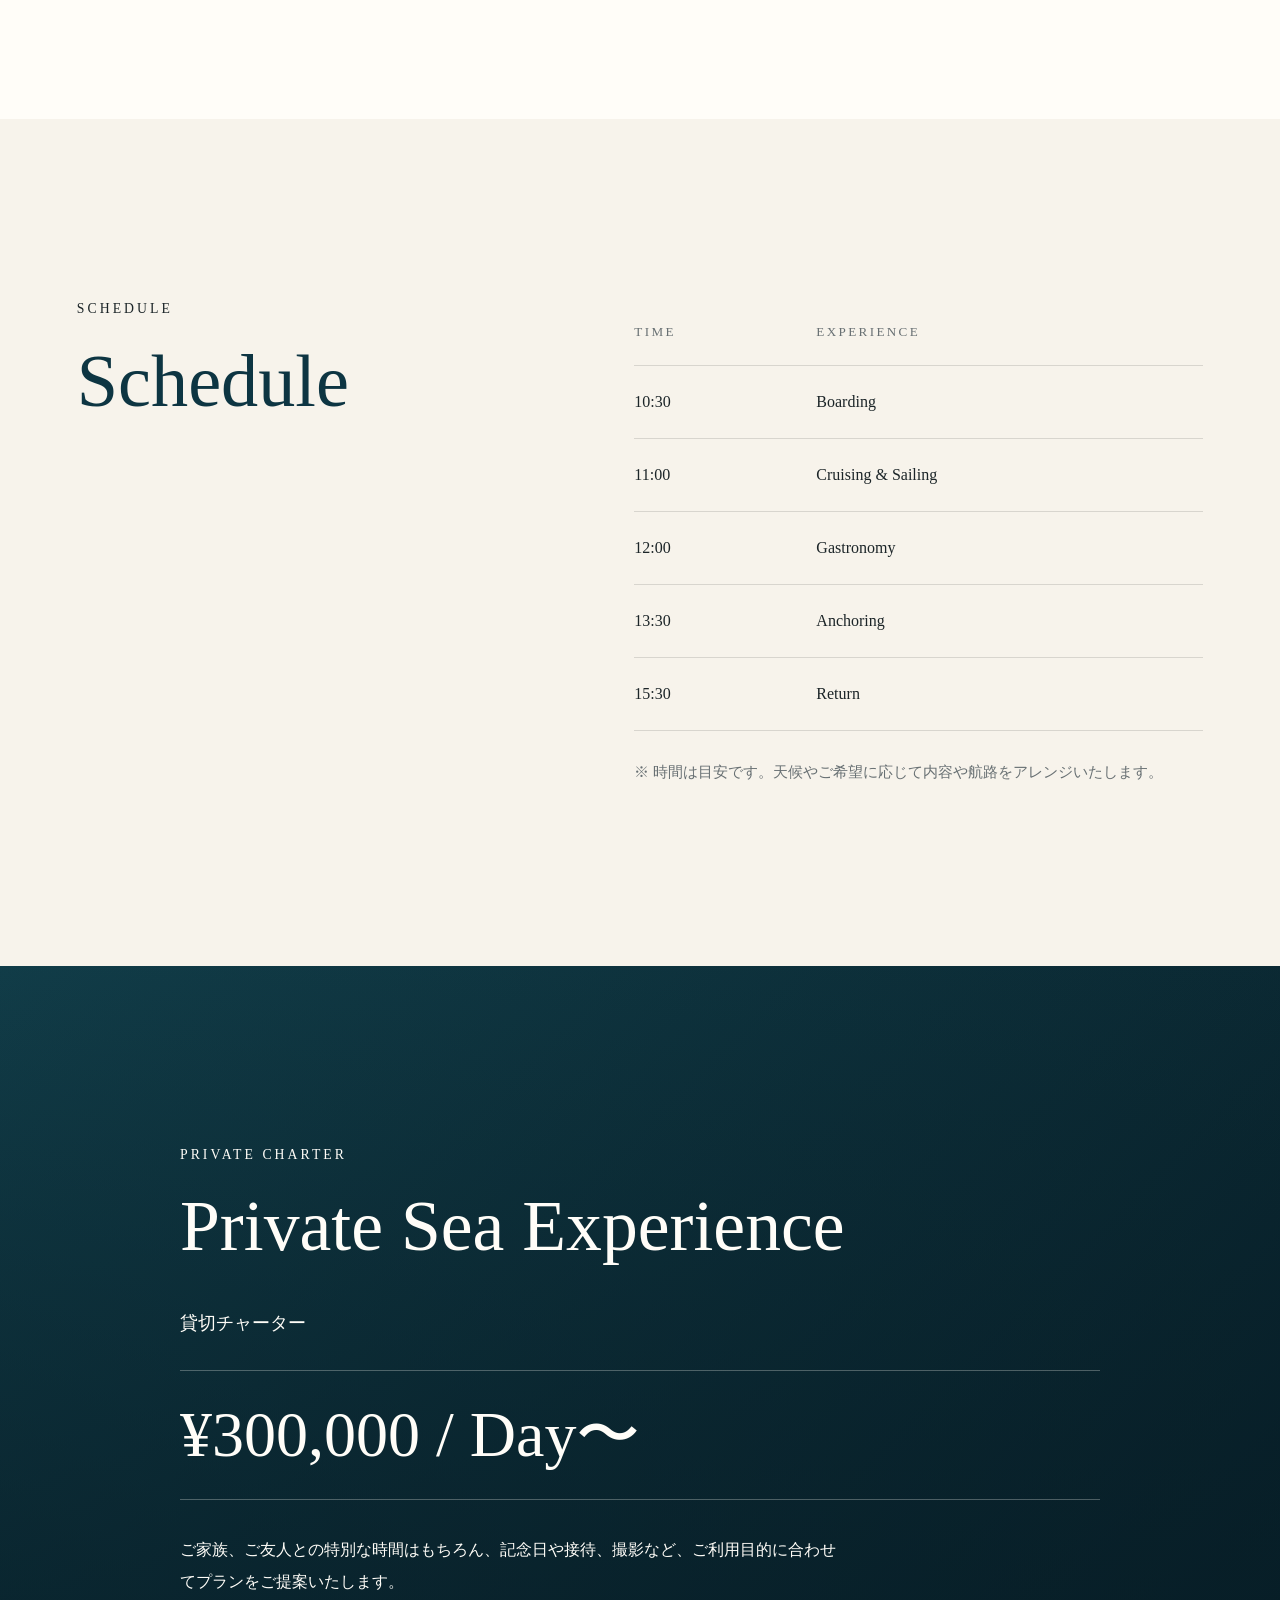
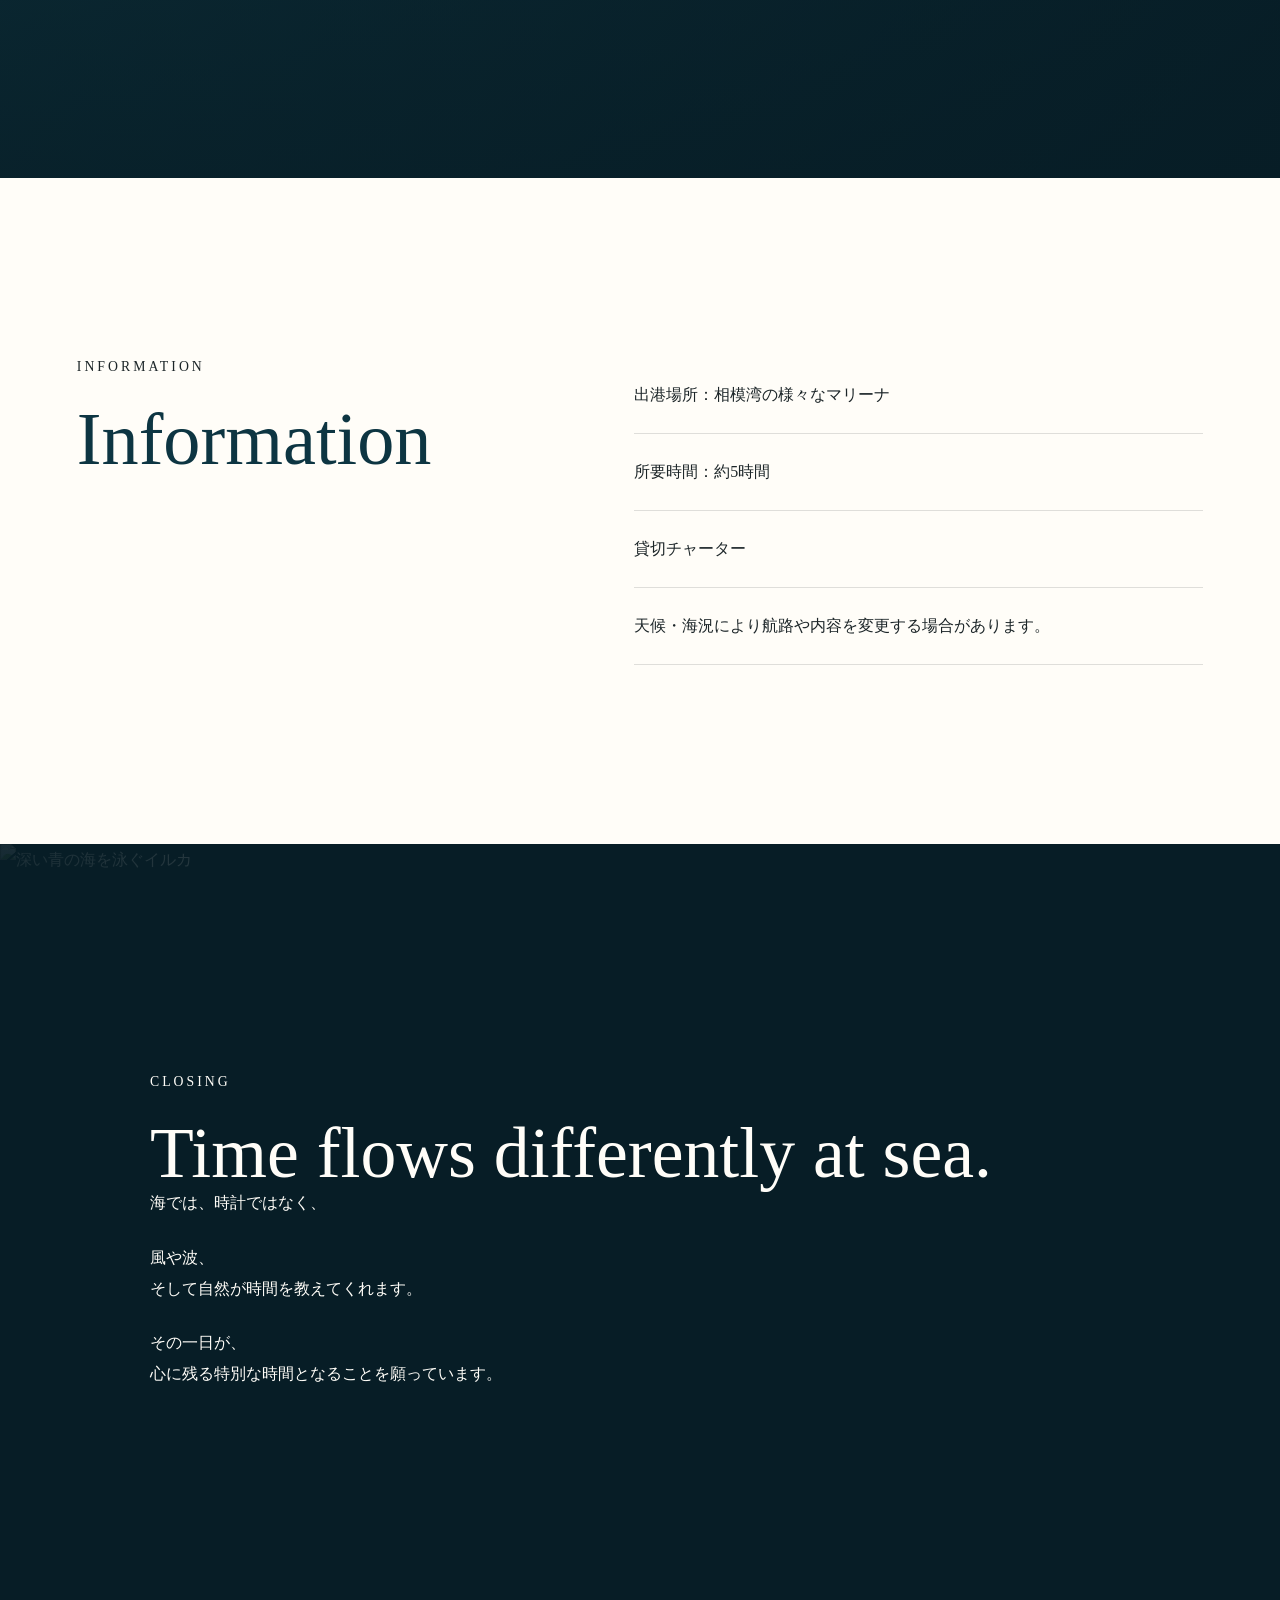
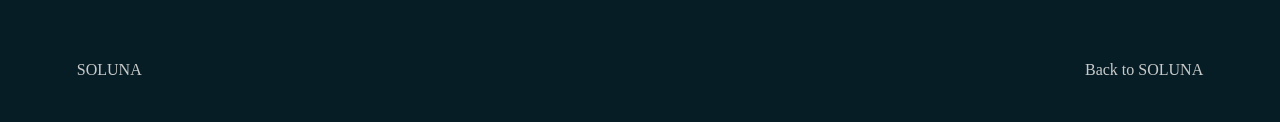
==== commit 925ffd40: "Refine private sea experience layout" ====
--- a/private-sea-experience.html
+++ b/private-sea-experience.html
@@ -56,78 +56,114 @@
 
       <section class="private-journey section-light">
         <div class="journey-item reveal">
-          <div class="journey-heading">
-            <p class="eyebrow">Welcome</p>
-            <h2>Boarding</h2>
-          </div>
-          <div class="prose">
-            <p>相模湾の様々なマリーナにてお迎えいたします。</p>
-            <p>
-              ウェルカムドリンクをご用意し、ゆったりとした時間の中で一日が始まります。
-            </p>
-          </div>
+          <div class="journey-copy">
+            <div class="journey-heading">
+              <p class="eyebrow">Welcome</p>
+              <h2>Boarding</h2>
+            </div>
+            <div class="prose">
+              <p>相模湾の様々なマリーナにてお迎えいたします。</p>
+              <p>
+                ウェルカムドリンクをご用意し、ゆったりとした時間の中で一日が始まります。
+              </p>
+            </div>
+          </div>
+          <figure class="journey-image">
+            <img
+              src="assets/catamaran-gastronomy.jpg"
+              alt="海を望む船上のテーブル"
+            />
+          </figure>
+        </div>
+
+        <div class="journey-item journey-reverse reveal">
+          <div class="journey-copy">
+            <div class="journey-heading">
+              <p class="eyebrow">Sail</p>
+              <h2>Cruising & Sailing</h2>
+            </div>
+            <div class="prose">
+              <p>穏やかな海へ出航。</p>
+              <p>
+                海を眺めながらクルージングを楽しみ、風が整えば帆を広げてセーリング。
+              </p>
+              <p>
+                エンジンの音が静まり、波を切る音だけが響く、海本来の静けさを体感していただきます。
+              </p>
+            </div>
+          </div>
+          <figure class="journey-image journey-image-sailing">
+            <img
+              src="assets/private-sea-sailing.jpg"
+              alt="セーリング中のカタマランと海"
+            />
+          </figure>
         </div>
 
         <div class="journey-item reveal">
-          <div class="journey-heading">
-            <p class="eyebrow">Sail</p>
-            <h2>Cruising & Sailing</h2>
-          </div>
-          <div class="prose">
-            <p>穏やかな海へ出航。</p>
-            <p>
-              海を眺めながらクルージングを楽しみ、風が整えば帆を広げてセーリング。
-            </p>
-            <p>
-              エンジンの音が静まり、波を切る音だけが響く、海本来の静けさを体感していただきます。
-            </p>
-          </div>
-        </div>
-
-        <figure class="private-image reveal">
-          <img src="assets/catamaran-sail.jpg" alt="帆越しに見上げる海と空" />
-        </figure>
+          <div class="journey-copy">
+            <div class="journey-heading">
+              <p class="eyebrow">Taste</p>
+              <h2>Gastronomy</h2>
+            </div>
+            <div class="prose">
+              <p>季節の厳選食材を使用したガストロノミー。</p>
+              <p>
+                海の上だからこそ生まれる、特別な食体験をご用意します。
+              </p>
+              <p>
+                ワインやシャンパンとともに、ゆっくりとお楽しみください。
+              </p>
+            </div>
+          </div>
+          <figure class="journey-image journey-image-taste">
+            <img
+              src="assets/private-sea-gastronomy.jpg"
+              alt="船上で味わうガストロノミー"
+            />
+          </figure>
+        </div>
+
+        <div class="journey-item journey-reverse reveal">
+          <div class="journey-copy">
+            <div class="journey-heading">
+              <p class="eyebrow">Pause</p>
+              <h2>Anchoring</h2>
+            </div>
+            <div class="prose">
+              <p>穏やかな入り江でアンカーを下ろします。</p>
+              <p>泳ぐ。読書をする。景色を眺める。</p>
+              <p>シャンパンを片手に語らう。</p>
+              <p>何もしない時間も、この体験の大切な一部です。</p>
+            </div>
+          </div>
+          <figure class="journey-image journey-image-pause">
+            <img
+              src="assets/philosophy-dolphins.jpg"
+              alt="深い青の海を泳ぐイルカ"
+            />
+          </figure>
+        </div>
 
         <div class="journey-item reveal">
-          <div class="journey-heading">
-            <p class="eyebrow">Taste</p>
-            <h2>Gastronomy</h2>
-          </div>
-          <div class="prose">
-            <p>季節の厳選食材を使用したガストロノミー。</p>
-            <p>
-              海の上だからこそ生まれる、特別な食体験をご用意します。
-            </p>
-            <p>
-              ワインやシャンパンとともに、ゆっくりとお楽しみください。
-            </p>
-          </div>
-        </div>
-
-        <div class="journey-item reveal">
-          <div class="journey-heading">
-            <p class="eyebrow">Pause</p>
-            <h2>Anchoring</h2>
-          </div>
-          <div class="prose">
-            <p>穏やかな入り江でアンカーを下ろします。</p>
-            <p>泳ぐ。読書をする。景色を眺める。</p>
-            <p>シャンパンを片手に語らう。</p>
-            <p>何もしない時間も、この体験の大切な一部です。</p>
-          </div>
-        </div>
-
-        <div class="journey-item reveal">
-          <div class="journey-heading">
-            <p class="eyebrow">Return</p>
-            <h2>Home Port</h2>
-          </div>
-          <div class="prose">
-            <p>余韻とともに三崎港へ帰港いたします。</p>
-            <p>
-              海で過ごした一日は、自然とともに流れる時間の豊かさを静かに心に残します。
-            </p>
-          </div>
+          <div class="journey-copy">
+            <div class="journey-heading">
+              <p class="eyebrow">Return</p>
+              <h2>Home Port</h2>
+            </div>
+            <div class="prose">
+              <p>余韻とともに三崎港へ帰港いたします。</p>
+              <p>
+                海で過ごした一日は、自然とともに流れる時間の豊かさを静かに心に残します。
+              </p>
+            </div>
+          </div>
+          <figure class="journey-image journey-image-return">
+            <img
+              src="assets/closing-sea-sunset.jpg"
+              alt="夕暮れの海と空"
+            />
+          </figure>
         </div>
       </section>
 
--- a/styles.css
+++ b/styles.css
@@ -499,8 +499,12 @@
 }
 
 .sub-hero h1 {
-  font-size: clamp(3.7rem, 9vw, 8.5rem);
+  font-size: clamp(3.2rem, 7.8vw, 7.2rem);
   max-width: 8.5em;
+}
+
+.private-page h2 {
+  font-size: clamp(2.25rem, 5.8vw, 5.15rem);
 }
 
 .private-intro {
@@ -508,37 +512,82 @@
 }
 
 .private-journey {
-  padding: clamp(88px, 12vw, 170px) clamp(24px, 6vw, 96px);
+  padding: clamp(74px, 10vw, 150px) clamp(24px, 6vw, 96px);
 }
 
 .journey-item {
+  align-items: center;
+  display: grid;
+  gap: clamp(42px, 7vw, 112px);
+  grid-template-columns: repeat(2, minmax(0, 1fr));
+  margin: 0 auto;
+  max-width: 1180px;
+  padding: clamp(68px, 9vw, 124px) 0;
+}
+
+.journey-item + .journey-item {
   border-top: 1px solid var(--line);
-  display: grid;
-  gap: clamp(34px, 6vw, 92px);
-  grid-template-columns: minmax(210px, 0.72fr) minmax(280px, 1fr);
-  margin: 0 auto;
-  max-width: 1120px;
-  padding: clamp(54px, 8vw, 112px) 0;
+}
+
+.journey-reverse .journey-copy {
+  grid-column: 2;
+}
+
+.journey-reverse .journey-image {
+  grid-column: 1;
+  grid-row: 1;
+}
+
+.journey-copy {
+  max-width: 500px;
+  width: 100%;
 }
 
 .journey-heading h2 {
   color: var(--sea);
-  font-size: clamp(2.2rem, 5.2vw, 4.8rem);
-}
-
-.private-image {
-  aspect-ratio: 16 / 9;
-  margin: clamp(34px, 6vw, 84px) auto;
-  max-width: 1120px;
+  font-size: clamp(2rem, 4.45vw, 4.1rem);
+}
+
+.journey-heading {
+  margin-bottom: clamp(28px, 4vw, 54px);
+}
+
+.journey-image {
+  aspect-ratio: 4 / 3.45;
+  margin: 0;
   overflow: hidden;
-}
-
-.private-image img {
+  position: relative;
+}
+
+.journey-image img {
   filter: saturate(0.74) contrast(0.94) brightness(0.9);
   height: 100%;
   object-fit: cover;
-  object-position: 50% 42%;
   width: 100%;
+}
+
+.journey-image::after {
+  background: rgba(7, 29, 38, 0.1);
+  content: "";
+  inset: 0;
+  pointer-events: none;
+  position: absolute;
+}
+
+.journey-image-sailing img {
+  object-position: 54% 50%;
+}
+
+.journey-image-taste img {
+  object-position: 50% 60%;
+}
+
+.journey-image-pause img {
+  object-position: 54% 58%;
+}
+
+.journey-image-return img {
+  object-position: 50% 54%;
 }
 
 .schedule-table {
@@ -588,6 +637,7 @@
 
 .charter-inner h2 {
   color: var(--ivory);
+  font-size: clamp(2.35rem, 5.6vw, 5.2rem);
 }
 
 .charter-label {
@@ -647,6 +697,7 @@
 
 .private-closing h2 {
   color: var(--ivory);
+  font-size: clamp(2.2rem, 5.6vw, 5.2rem);
 }
 
 .reveal {
@@ -686,7 +737,7 @@
   }
 
   .sub-hero h1 {
-    font-size: clamp(3.45rem, 15vw, 6.2rem);
+    font-size: clamp(3rem, 13vw, 5.45rem);
   }
 
   .hero-lead {
@@ -705,6 +756,16 @@
   .experience-inner,
   .journey-item {
     grid-template-columns: 1fr;
+  }
+
+  .journey-reverse .journey-copy,
+  .journey-reverse .journey-image {
+    grid-column: auto;
+    grid-row: auto;
+  }
+
+  .journey-copy {
+    max-width: none;
   }
 
   .section-heading,
@@ -731,7 +792,7 @@
     padding-right: 24px;
   }
 
-  .private-image {
+  .journey-image {
     aspect-ratio: 4 / 3.4;
   }
 }
@@ -756,6 +817,17 @@
     font-size: clamp(2.35rem, 13.5vw, 3.85rem);
   }
 
+  .private-page h2,
+  .journey-heading h2,
+  .charter-inner h2,
+  .private-closing h2 {
+    font-size: clamp(2rem, 11.5vw, 3.35rem);
+  }
+
+  .journey-heading h2 {
+    font-size: clamp(1.85rem, 8.6vw, 2.85rem);
+  }
+
   .hero-description {
     font-size: 0.94rem;
   }
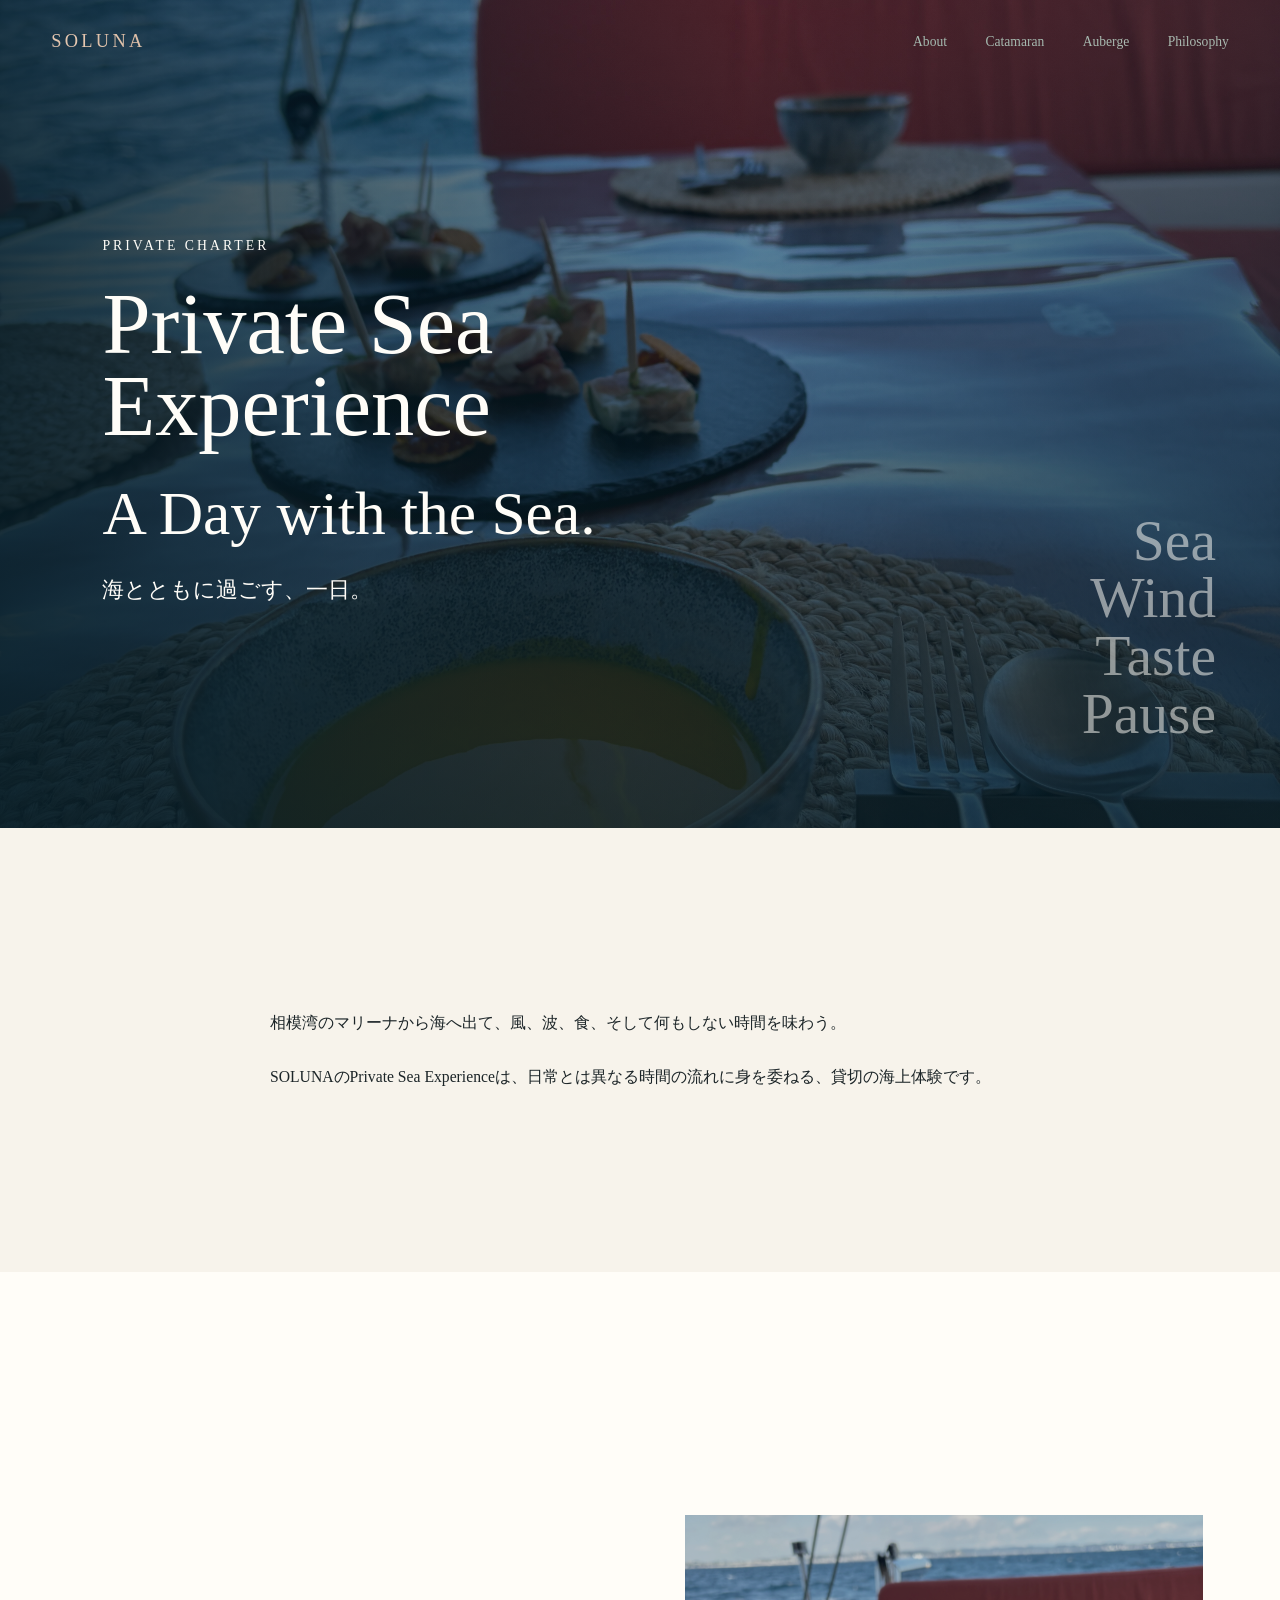
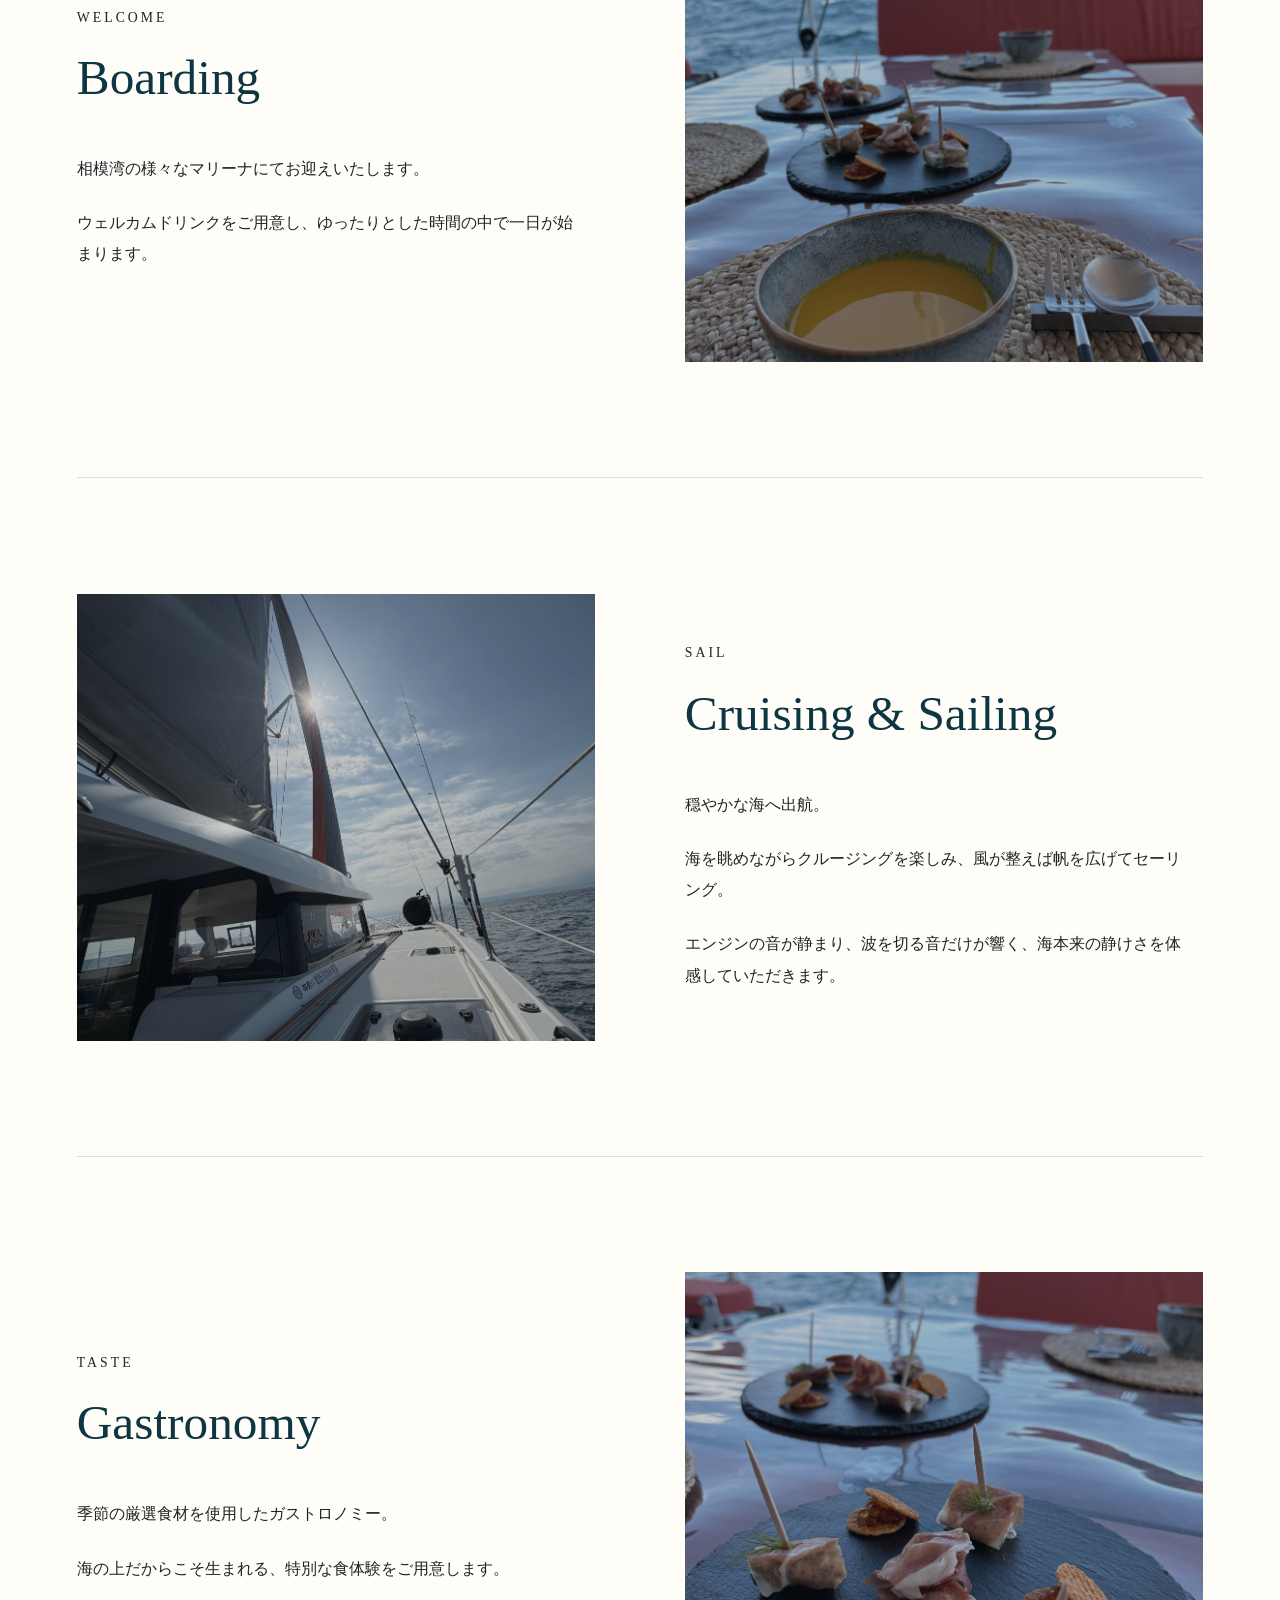
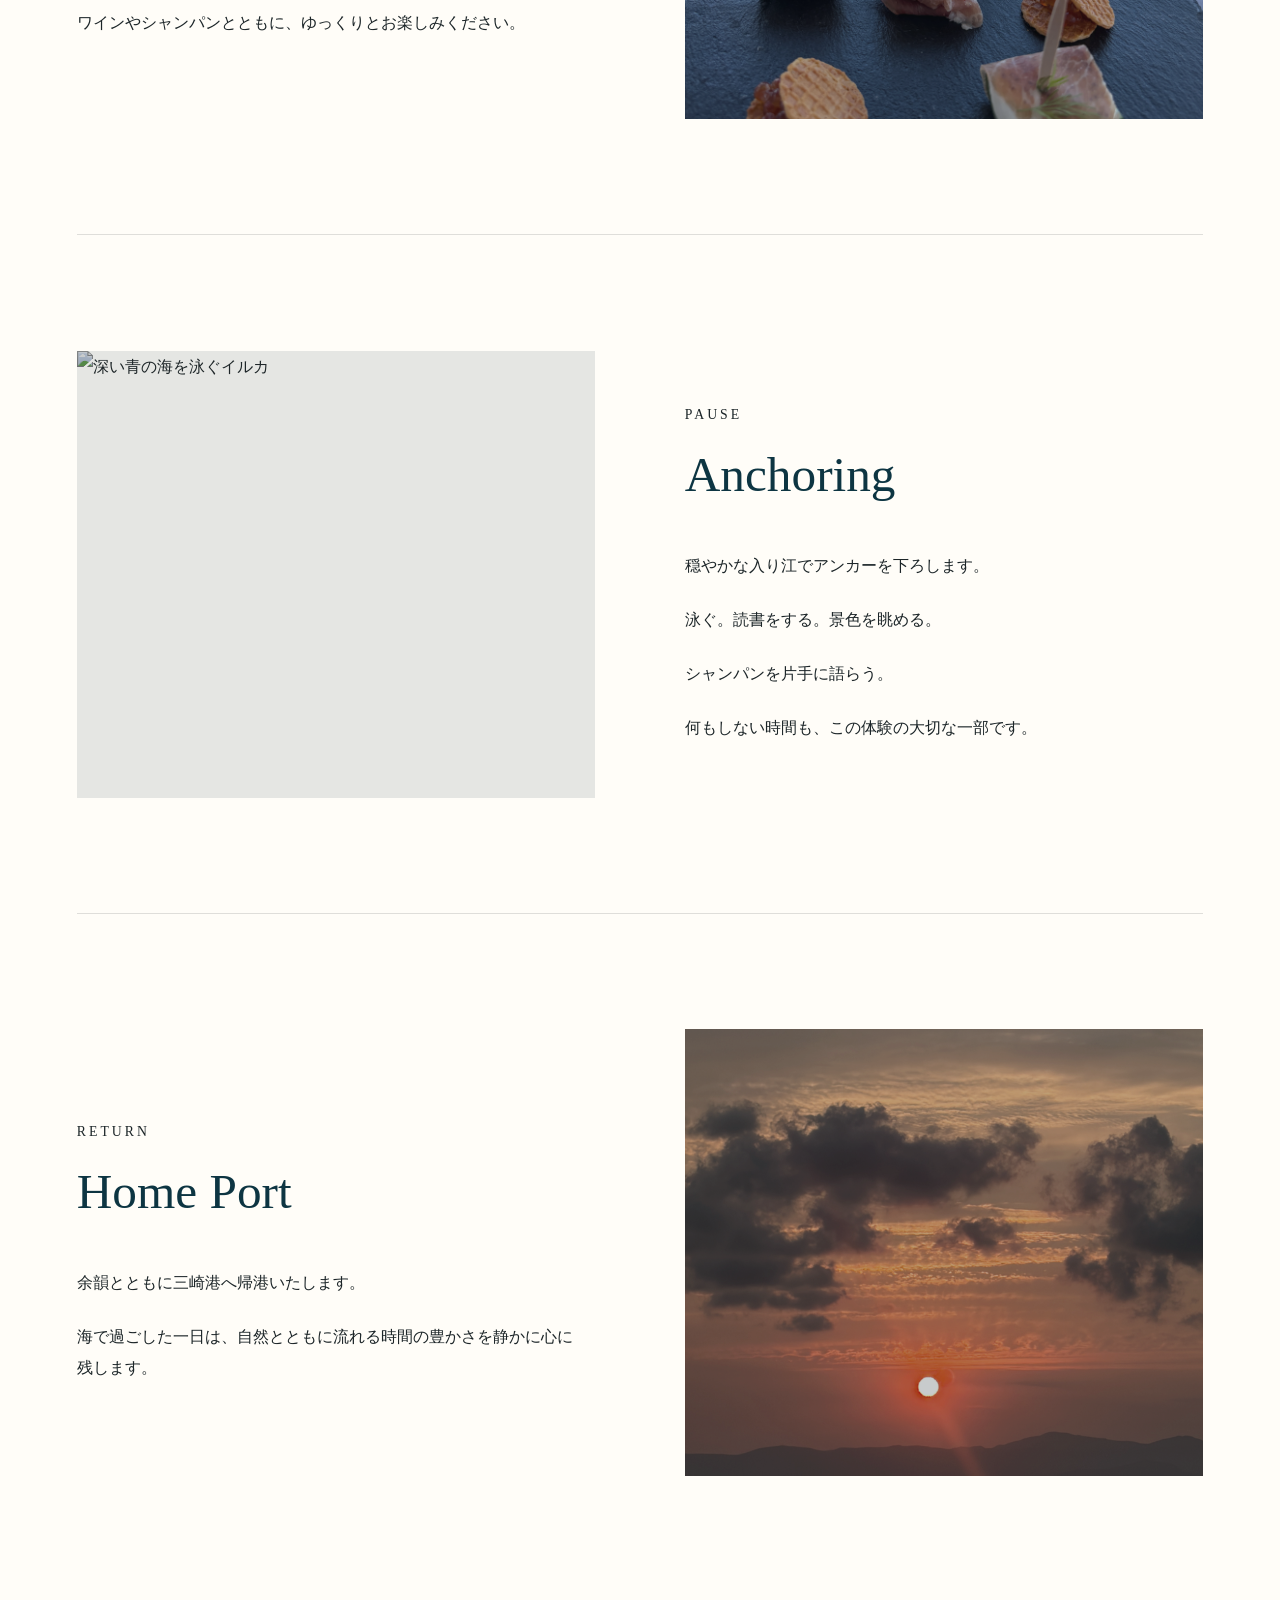
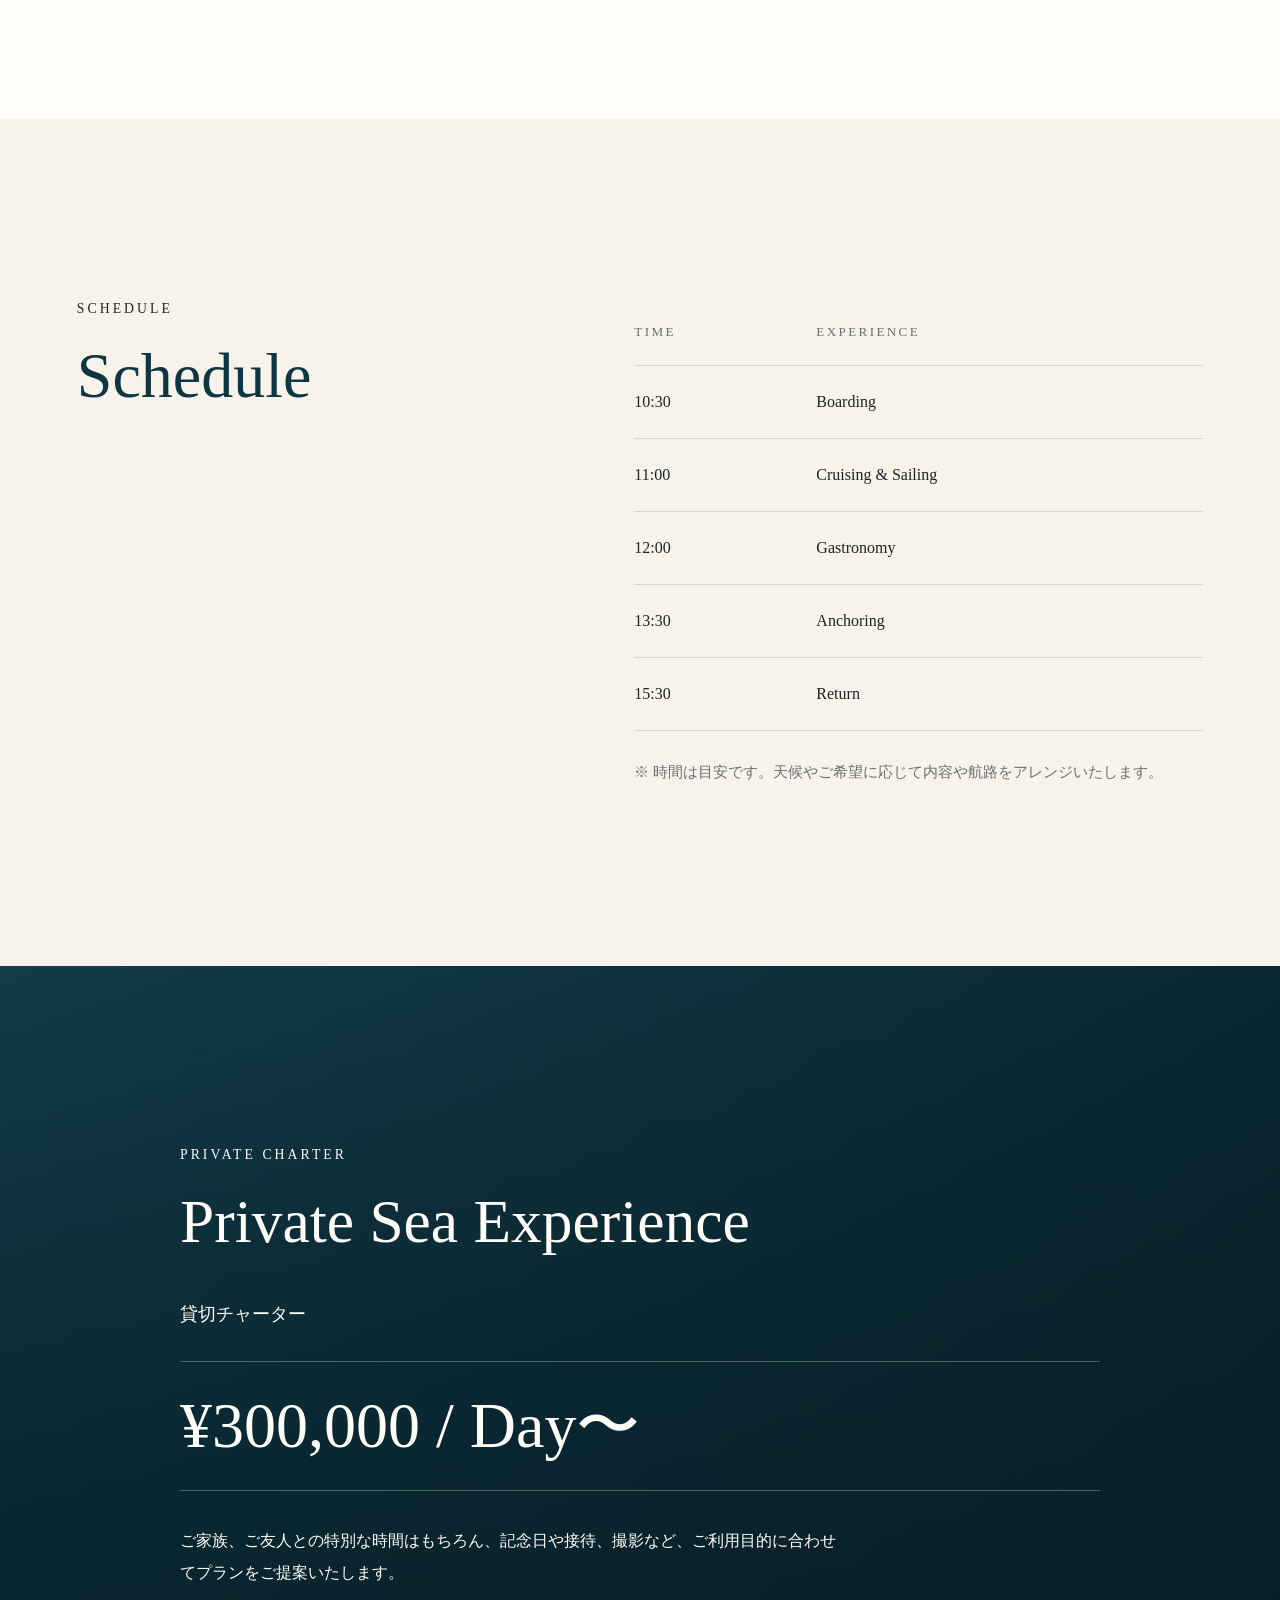
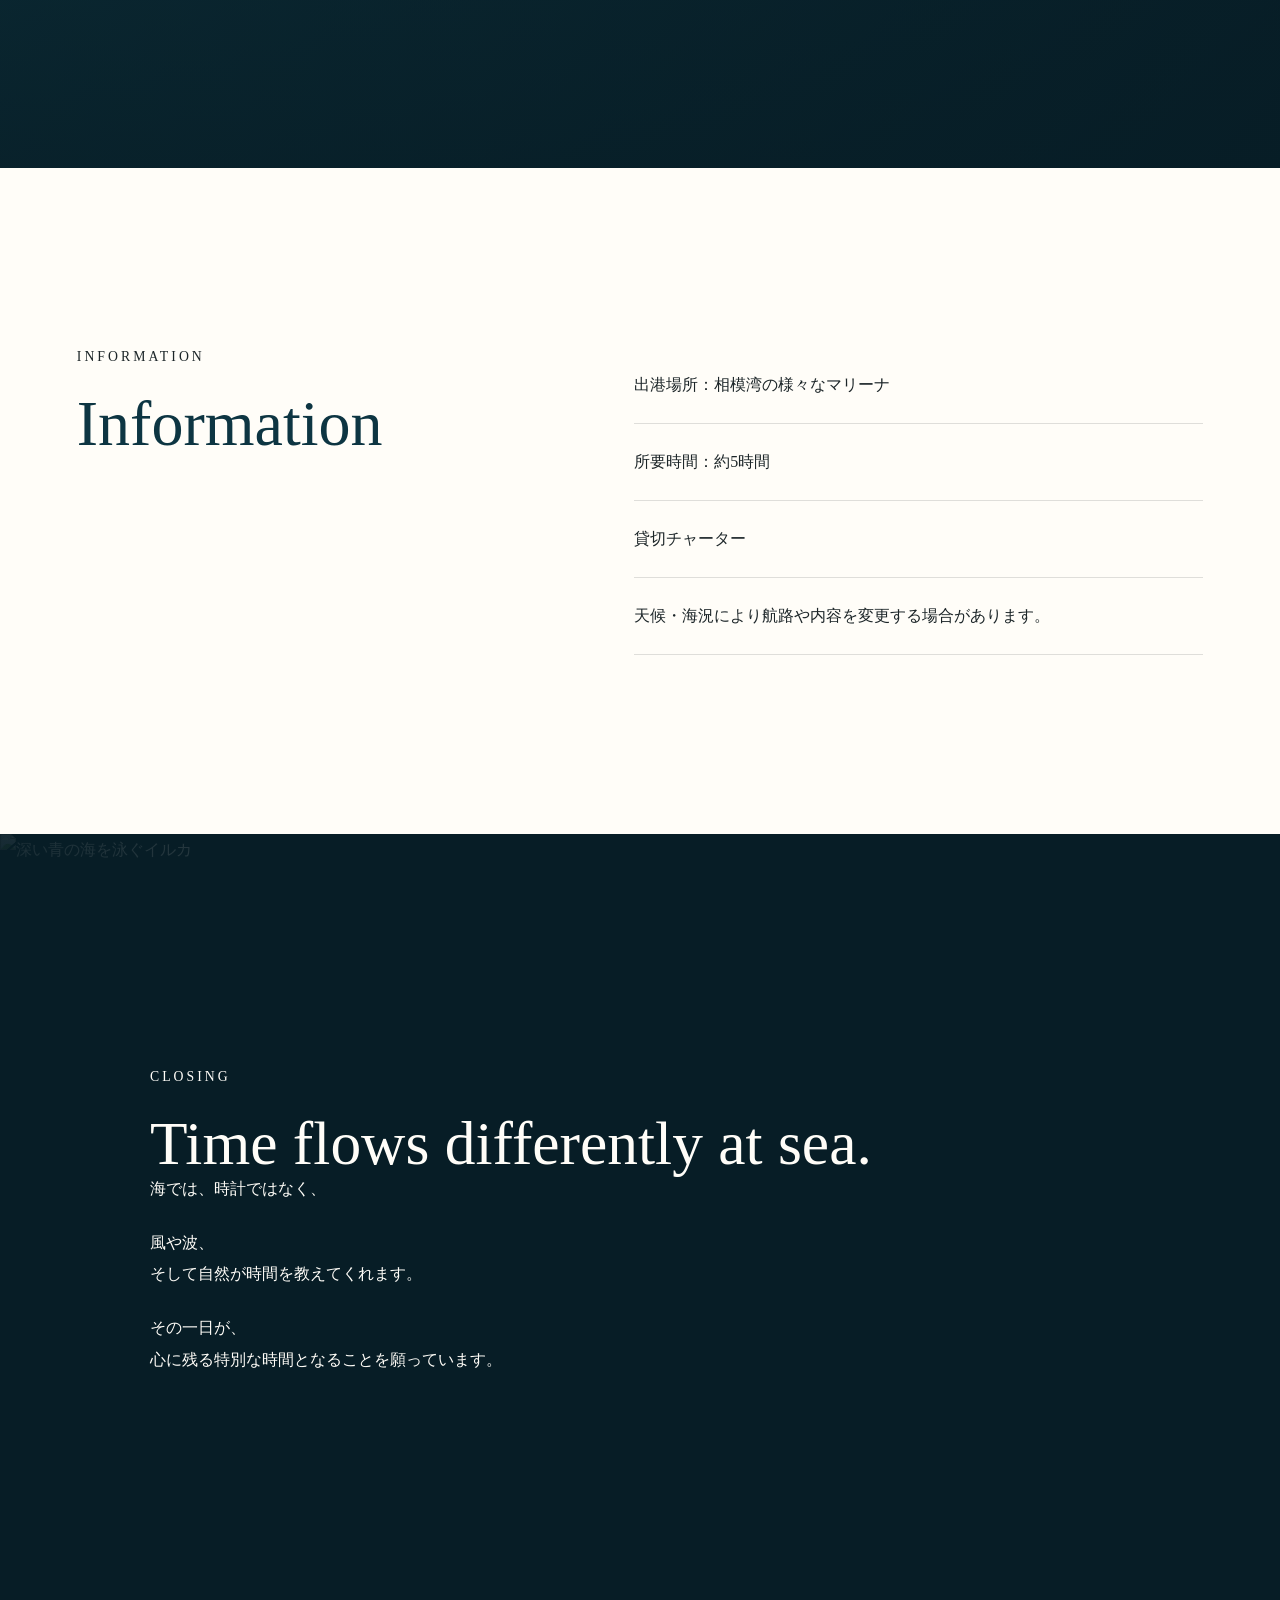
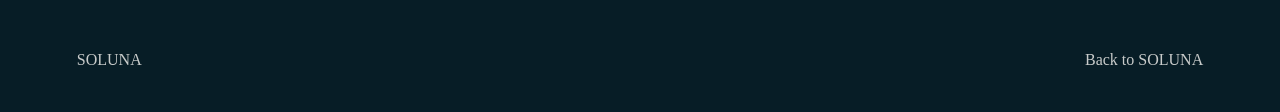
==== commit c0f63eea: "Polish private page and catamaran visuals" ====
--- a/private-sea-experience.html
+++ b/private-sea-experience.html
@@ -8,7 +8,7 @@
       name="description"
       content="SOLUNA Private Sea Experience。海とともに過ごす、貸切チャーターの一日。"
     />
-    <link rel="stylesheet" href="styles.css" />
+    <link rel="stylesheet" href="styles.css?v=20260626b" />
   </head>
   <body class="private-page">
     <header class="site-header" aria-label="サイトヘッダー">
--- a/styles.css
+++ b/styles.css
@@ -499,12 +499,12 @@
 }
 
 .sub-hero h1 {
-  font-size: clamp(3.2rem, 7.8vw, 7.2rem);
+  font-size: clamp(2.95rem, 6.75vw, 6.2rem);
   max-width: 8.5em;
 }
 
 .private-page h2 {
-  font-size: clamp(2.25rem, 5.8vw, 5.15rem);
+  font-size: clamp(2rem, 5vw, 4.45rem);
 }
 
 .private-intro {
@@ -545,7 +545,7 @@
 
 .journey-heading h2 {
   color: var(--sea);
-  font-size: clamp(2rem, 4.45vw, 4.1rem);
+  font-size: clamp(1.82rem, 3.85vw, 3.55rem);
 }
 
 .journey-heading {
@@ -637,7 +637,7 @@
 
 .charter-inner h2 {
   color: var(--ivory);
-  font-size: clamp(2.35rem, 5.6vw, 5.2rem);
+  font-size: clamp(2.05rem, 4.8vw, 4.5rem);
 }
 
 .charter-label {
@@ -697,7 +697,7 @@
 
 .private-closing h2 {
   color: var(--ivory);
-  font-size: clamp(2.2rem, 5.6vw, 5.2rem);
+  font-size: clamp(2rem, 4.8vw, 4.5rem);
 }
 
 .reveal {
@@ -737,7 +737,7 @@
   }
 
   .sub-hero h1 {
-    font-size: clamp(3rem, 13vw, 5.45rem);
+    font-size: clamp(2.65rem, 11.8vw, 4.85rem);
   }
 
   .hero-lead {
@@ -821,11 +821,11 @@
   .journey-heading h2,
   .charter-inner h2,
   .private-closing h2 {
-    font-size: clamp(2rem, 11.5vw, 3.35rem);
+    font-size: clamp(1.85rem, 10vw, 3rem);
   }
 
   .journey-heading h2 {
-    font-size: clamp(1.85rem, 8.6vw, 2.85rem);
+    font-size: clamp(1.7rem, 7.6vw, 2.45rem);
   }
 
   .hero-description {
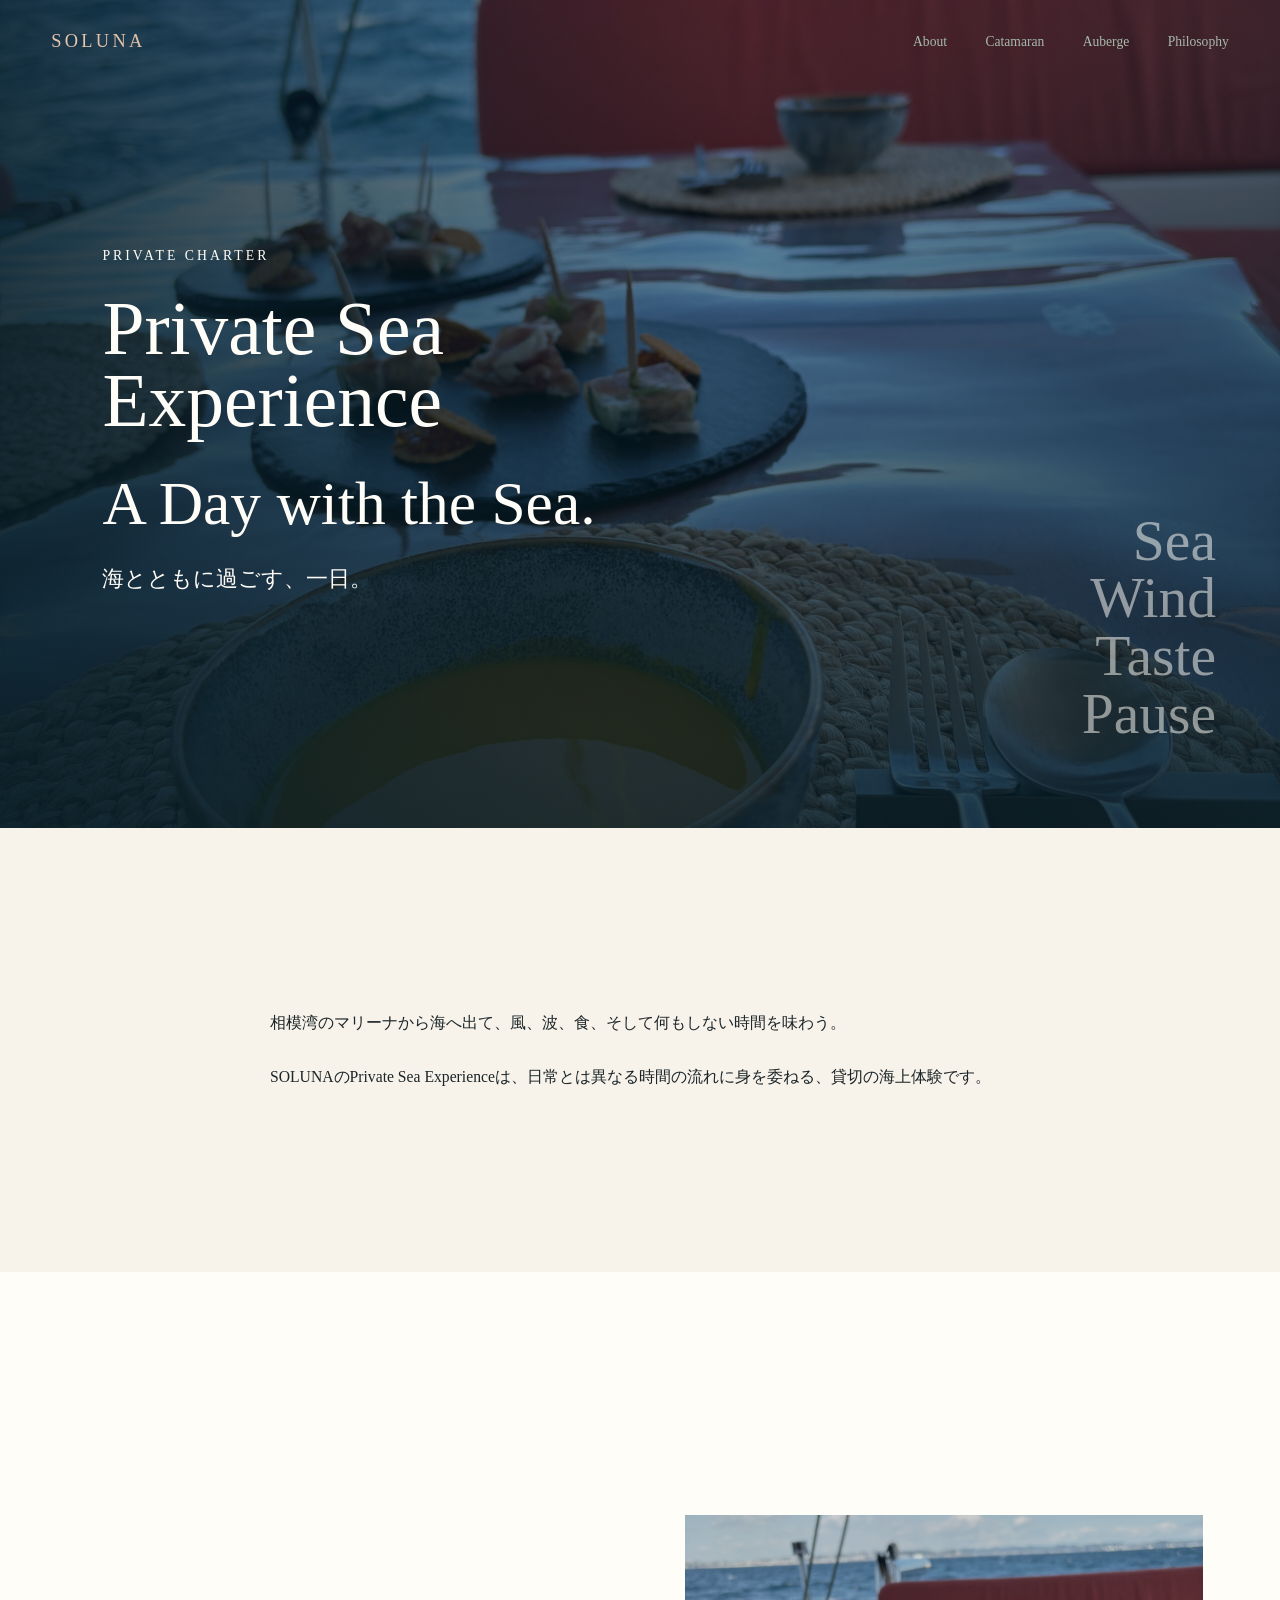
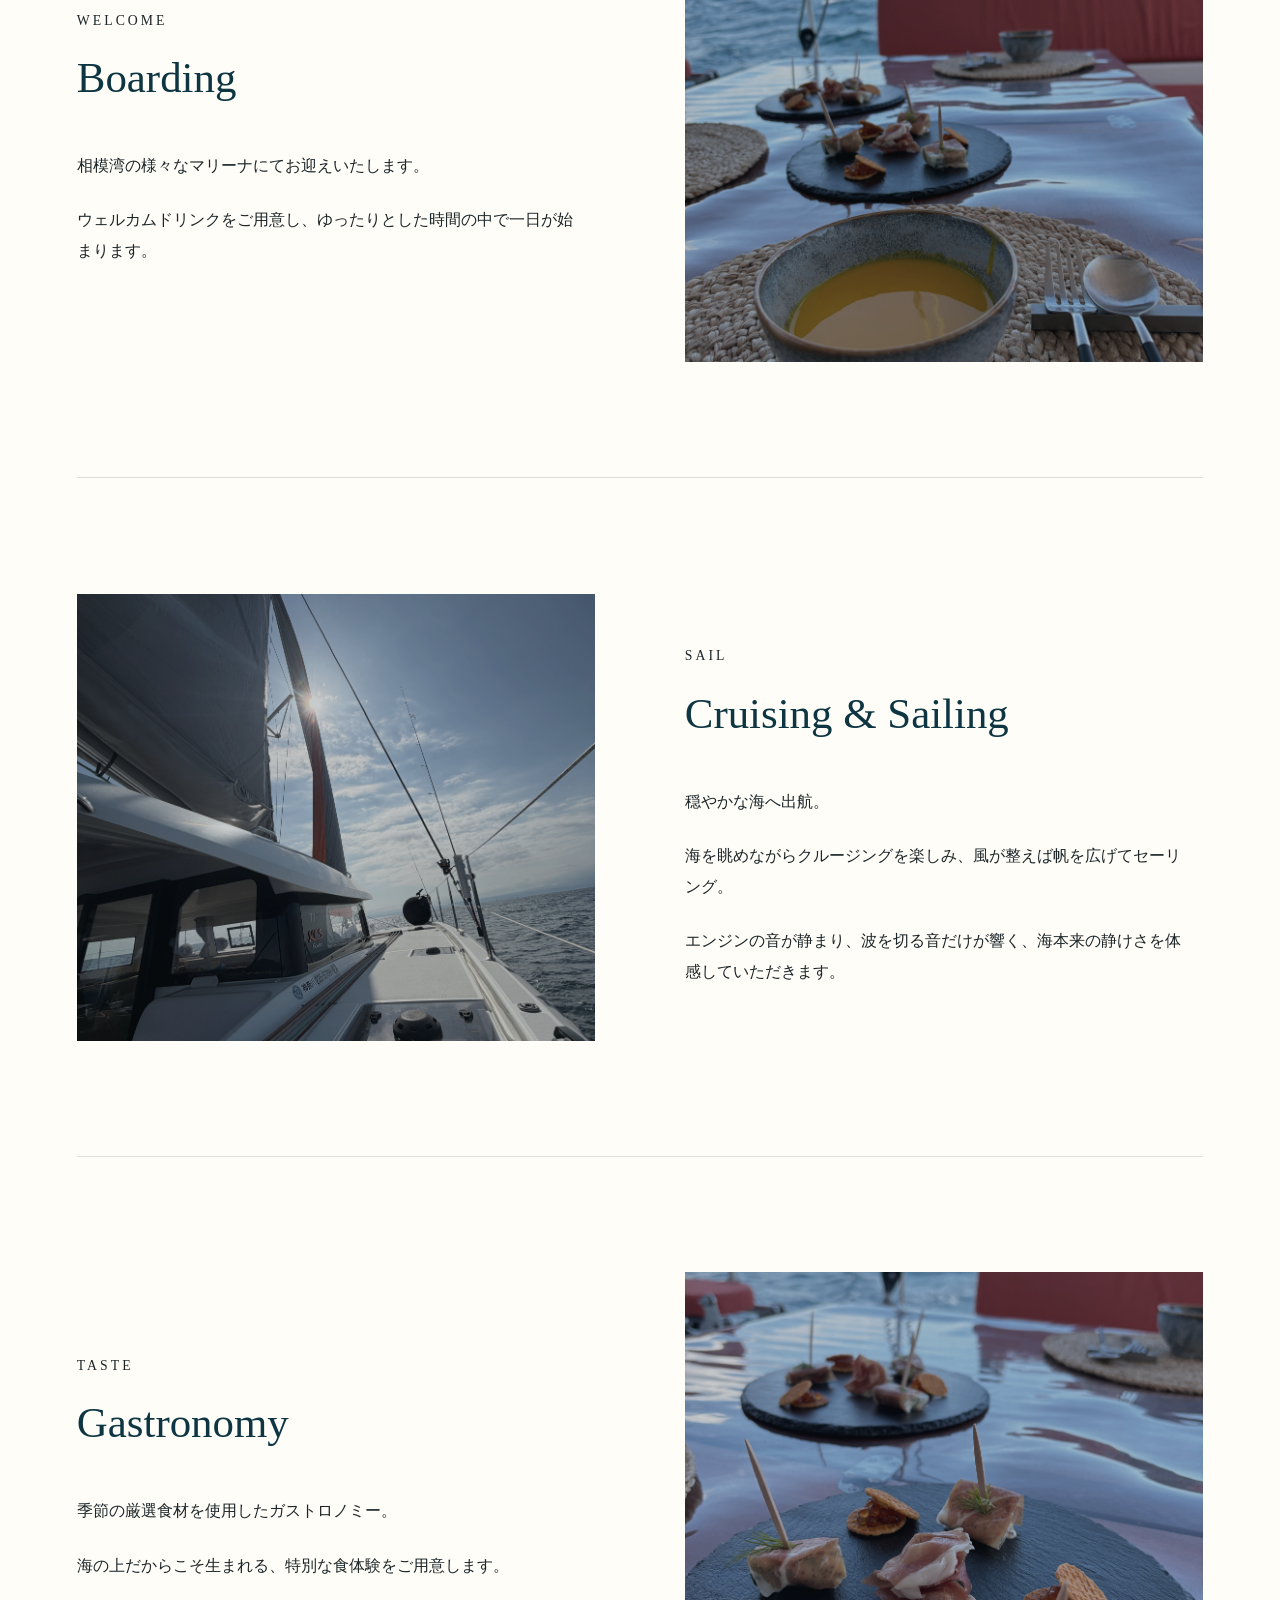
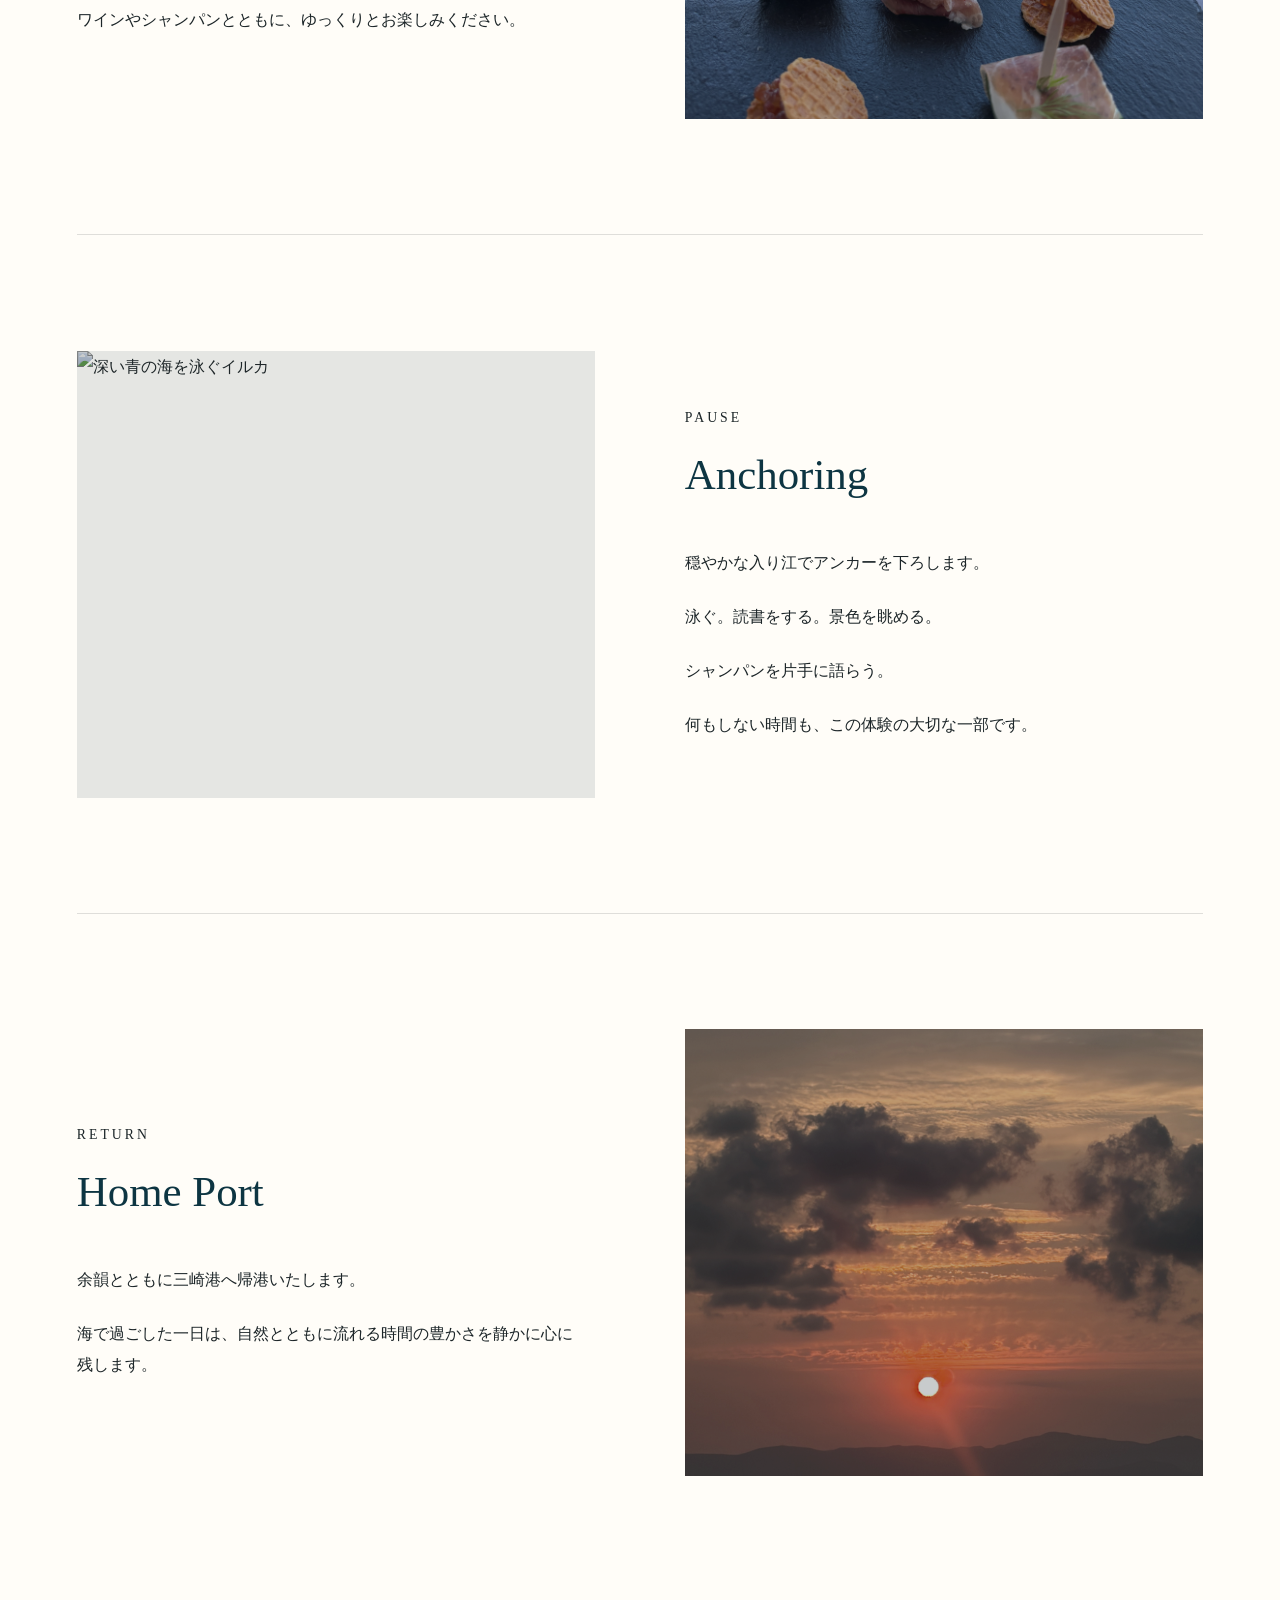
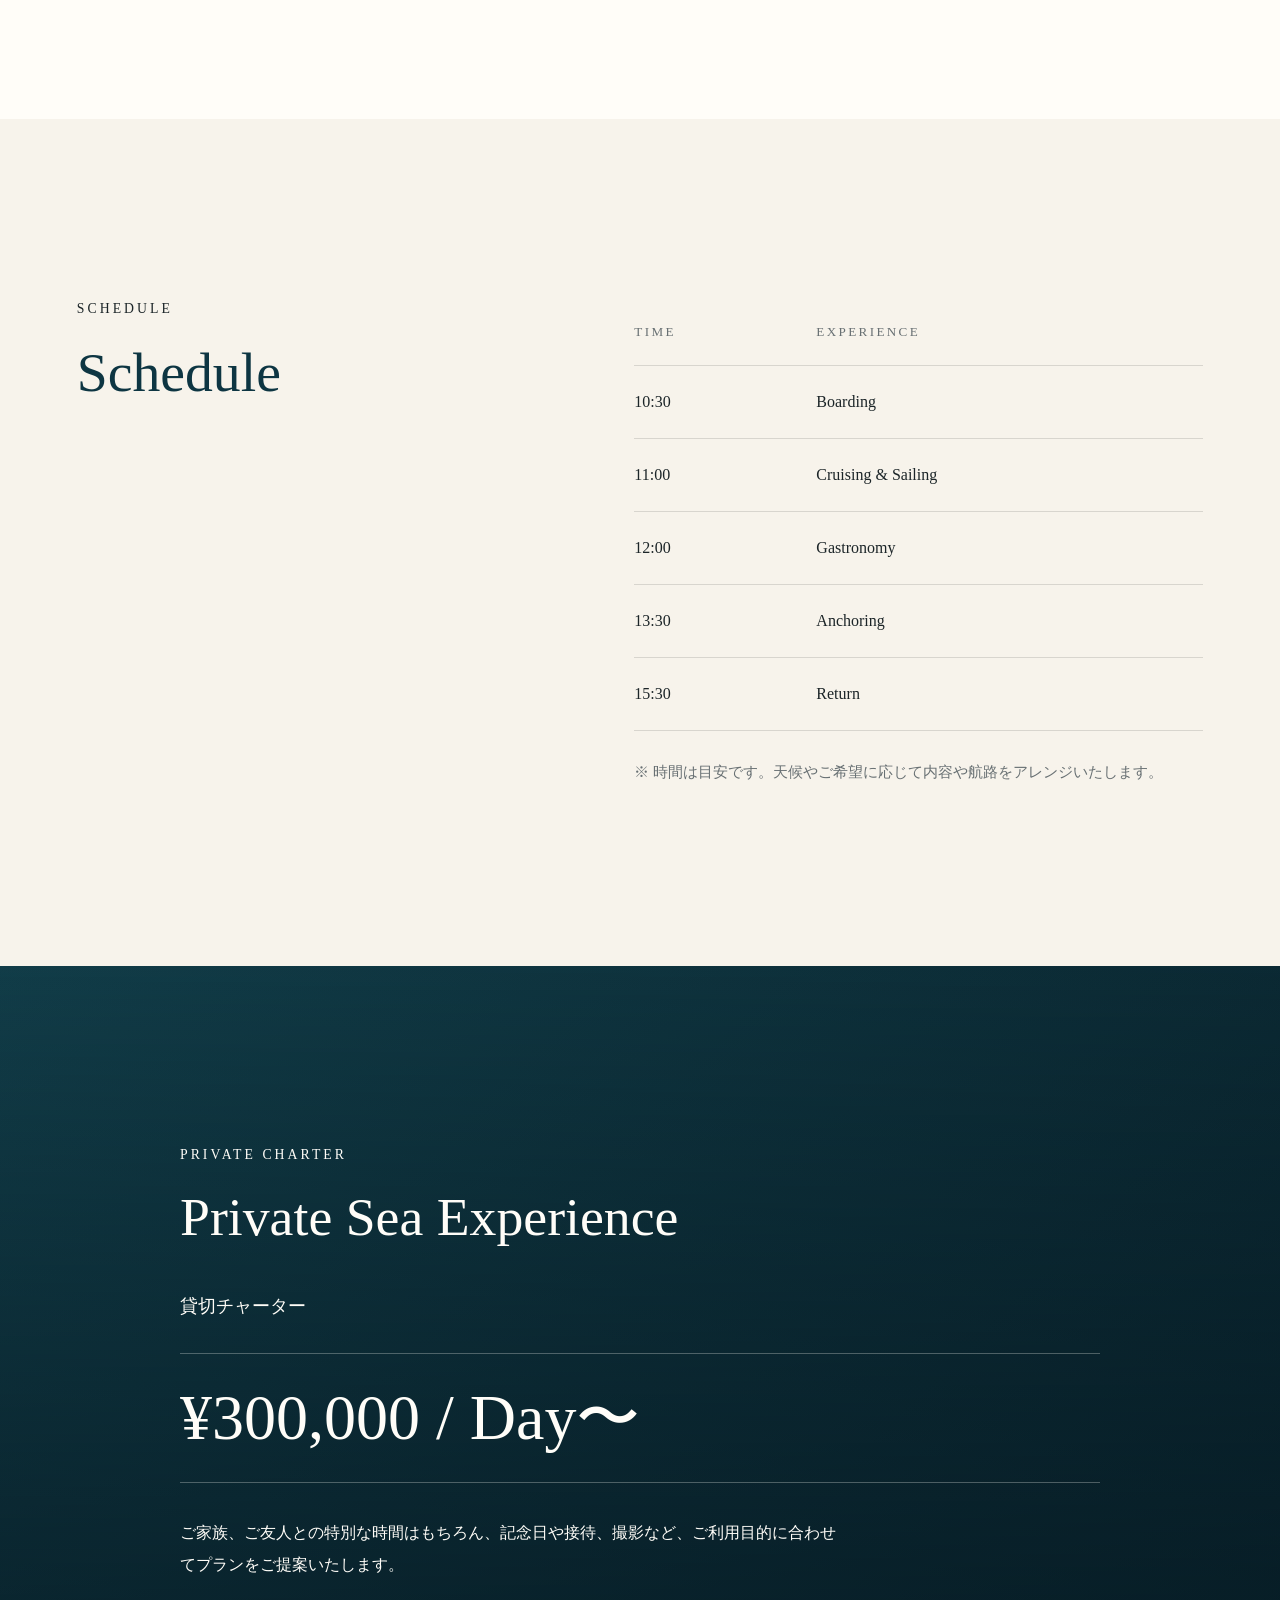
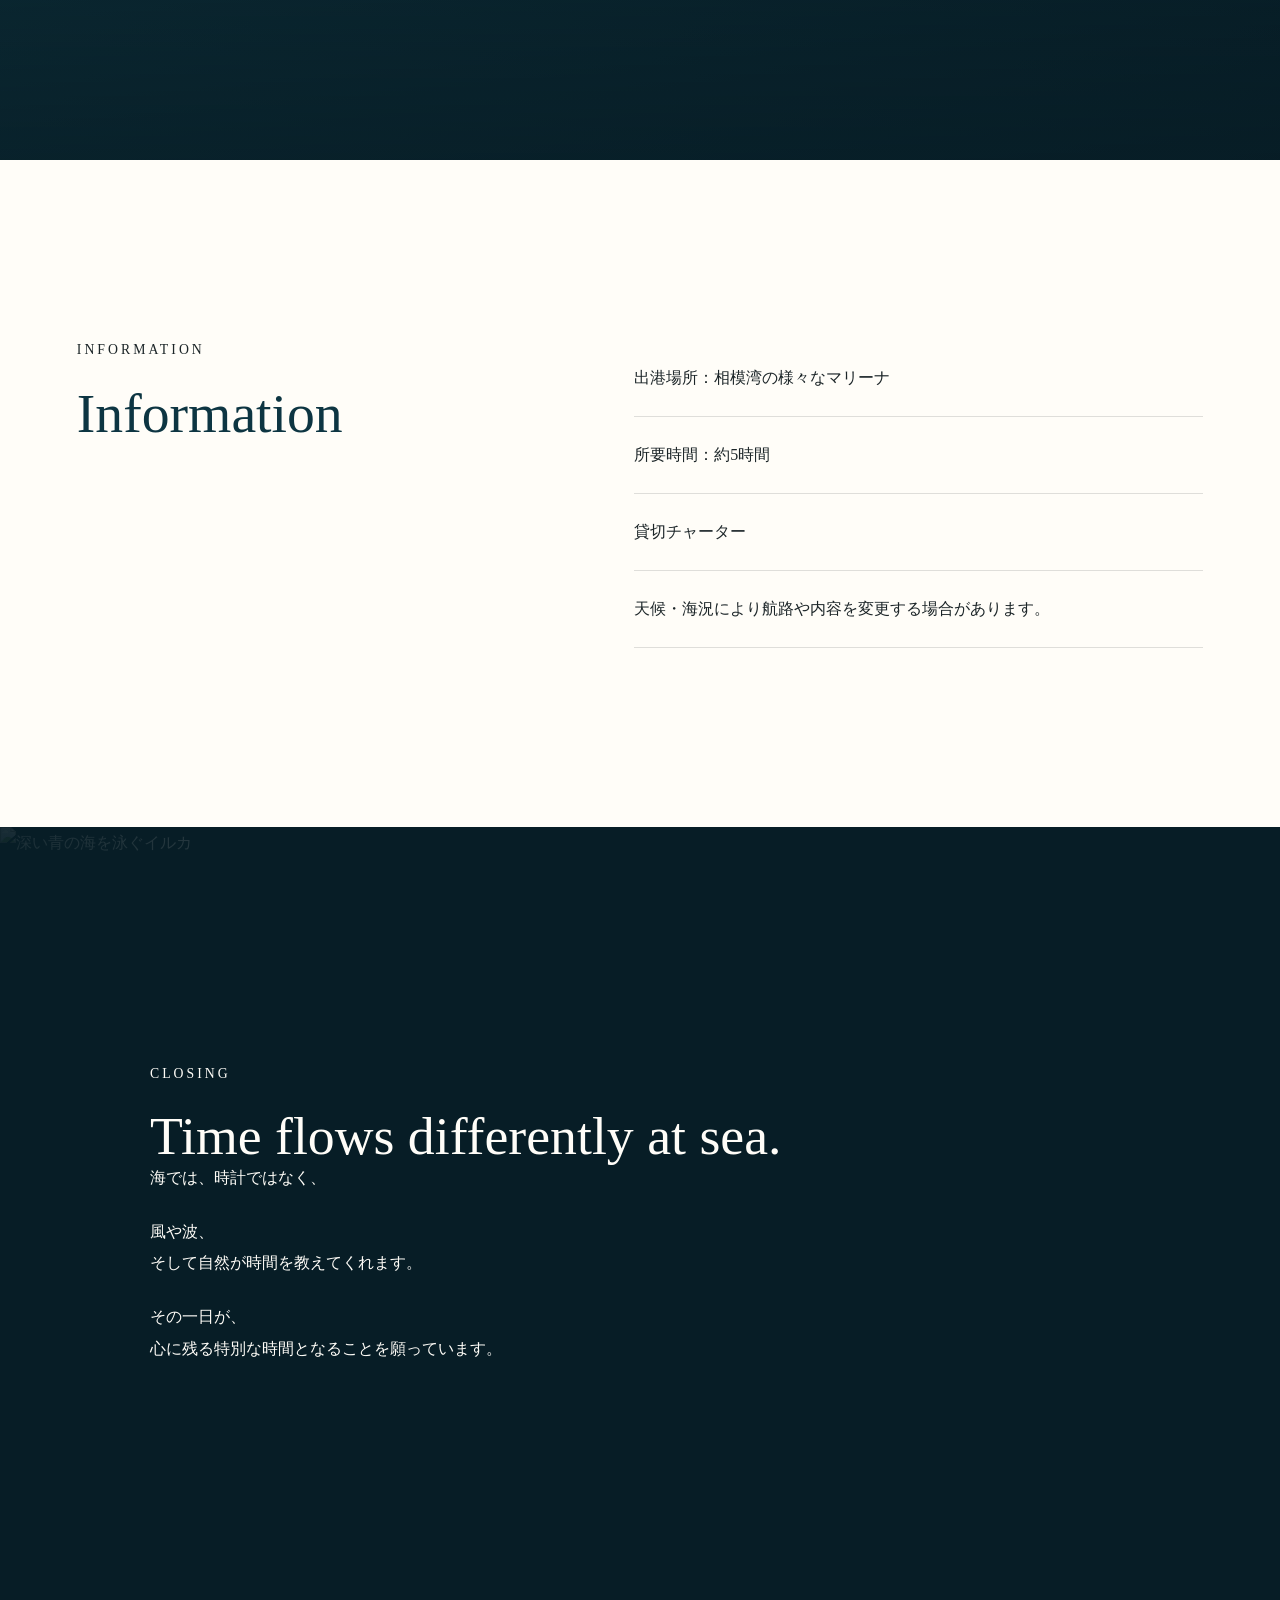
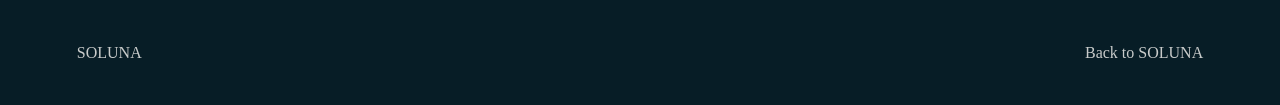
==== commit 69a5ef16: "Update auberge imagery and private titles" ====
--- a/private-sea-experience.html
+++ b/private-sea-experience.html
@@ -8,7 +8,7 @@
       name="description"
       content="SOLUNA Private Sea Experience。海とともに過ごす、貸切チャーターの一日。"
     />
-    <link rel="stylesheet" href="styles.css?v=20260626b" />
+    <link rel="stylesheet" href="styles.css?v=20260626c" />
   </head>
   <body class="private-page">
     <header class="site-header" aria-label="サイトヘッダー">
--- a/styles.css
+++ b/styles.css
@@ -377,6 +377,10 @@
   object-position: 50% 48%;
 }
 
+.auberge-rainbow img {
+  object-position: 50% 52%;
+}
+
 .philosophy {
   background: var(--ivory);
 }
@@ -499,12 +503,16 @@
 }
 
 .sub-hero h1 {
-  font-size: clamp(2.95rem, 6.75vw, 6.2rem);
+  font-size: clamp(2.6rem, 5.9vw, 5.4rem);
   max-width: 8.5em;
 }
 
 .private-page h2 {
-  font-size: clamp(2rem, 5vw, 4.45rem);
+  font-size: clamp(1.78rem, 4.35vw, 3.85rem);
+}
+
+.private-page h3 {
+  font-size: clamp(1.22rem, 2.4vw, 2rem);
 }
 
 .private-intro {
@@ -545,7 +553,7 @@
 
 .journey-heading h2 {
   color: var(--sea);
-  font-size: clamp(1.82rem, 3.85vw, 3.55rem);
+  font-size: clamp(1.62rem, 3.35vw, 3.1rem);
 }
 
 .journey-heading {
@@ -637,7 +645,7 @@
 
 .charter-inner h2 {
   color: var(--ivory);
-  font-size: clamp(2.05rem, 4.8vw, 4.5rem);
+  font-size: clamp(1.84rem, 4.2vw, 3.9rem);
 }
 
 .charter-label {
@@ -697,7 +705,7 @@
 
 .private-closing h2 {
   color: var(--ivory);
-  font-size: clamp(2rem, 4.8vw, 4.5rem);
+  font-size: clamp(1.8rem, 4.2vw, 3.9rem);
 }
 
 .reveal {
@@ -737,7 +745,7 @@
   }
 
   .sub-hero h1 {
-    font-size: clamp(2.65rem, 11.8vw, 4.85rem);
+    font-size: clamp(2.35rem, 10.4vw, 4.2rem);
   }
 
   .hero-lead {
@@ -821,11 +829,11 @@
   .journey-heading h2,
   .charter-inner h2,
   .private-closing h2 {
-    font-size: clamp(1.85rem, 10vw, 3rem);
+    font-size: clamp(1.62rem, 8.8vw, 2.6rem);
   }
 
   .journey-heading h2 {
-    font-size: clamp(1.7rem, 7.6vw, 2.45rem);
+    font-size: clamp(1.5rem, 6.6vw, 2.1rem);
   }
 
   .hero-description {
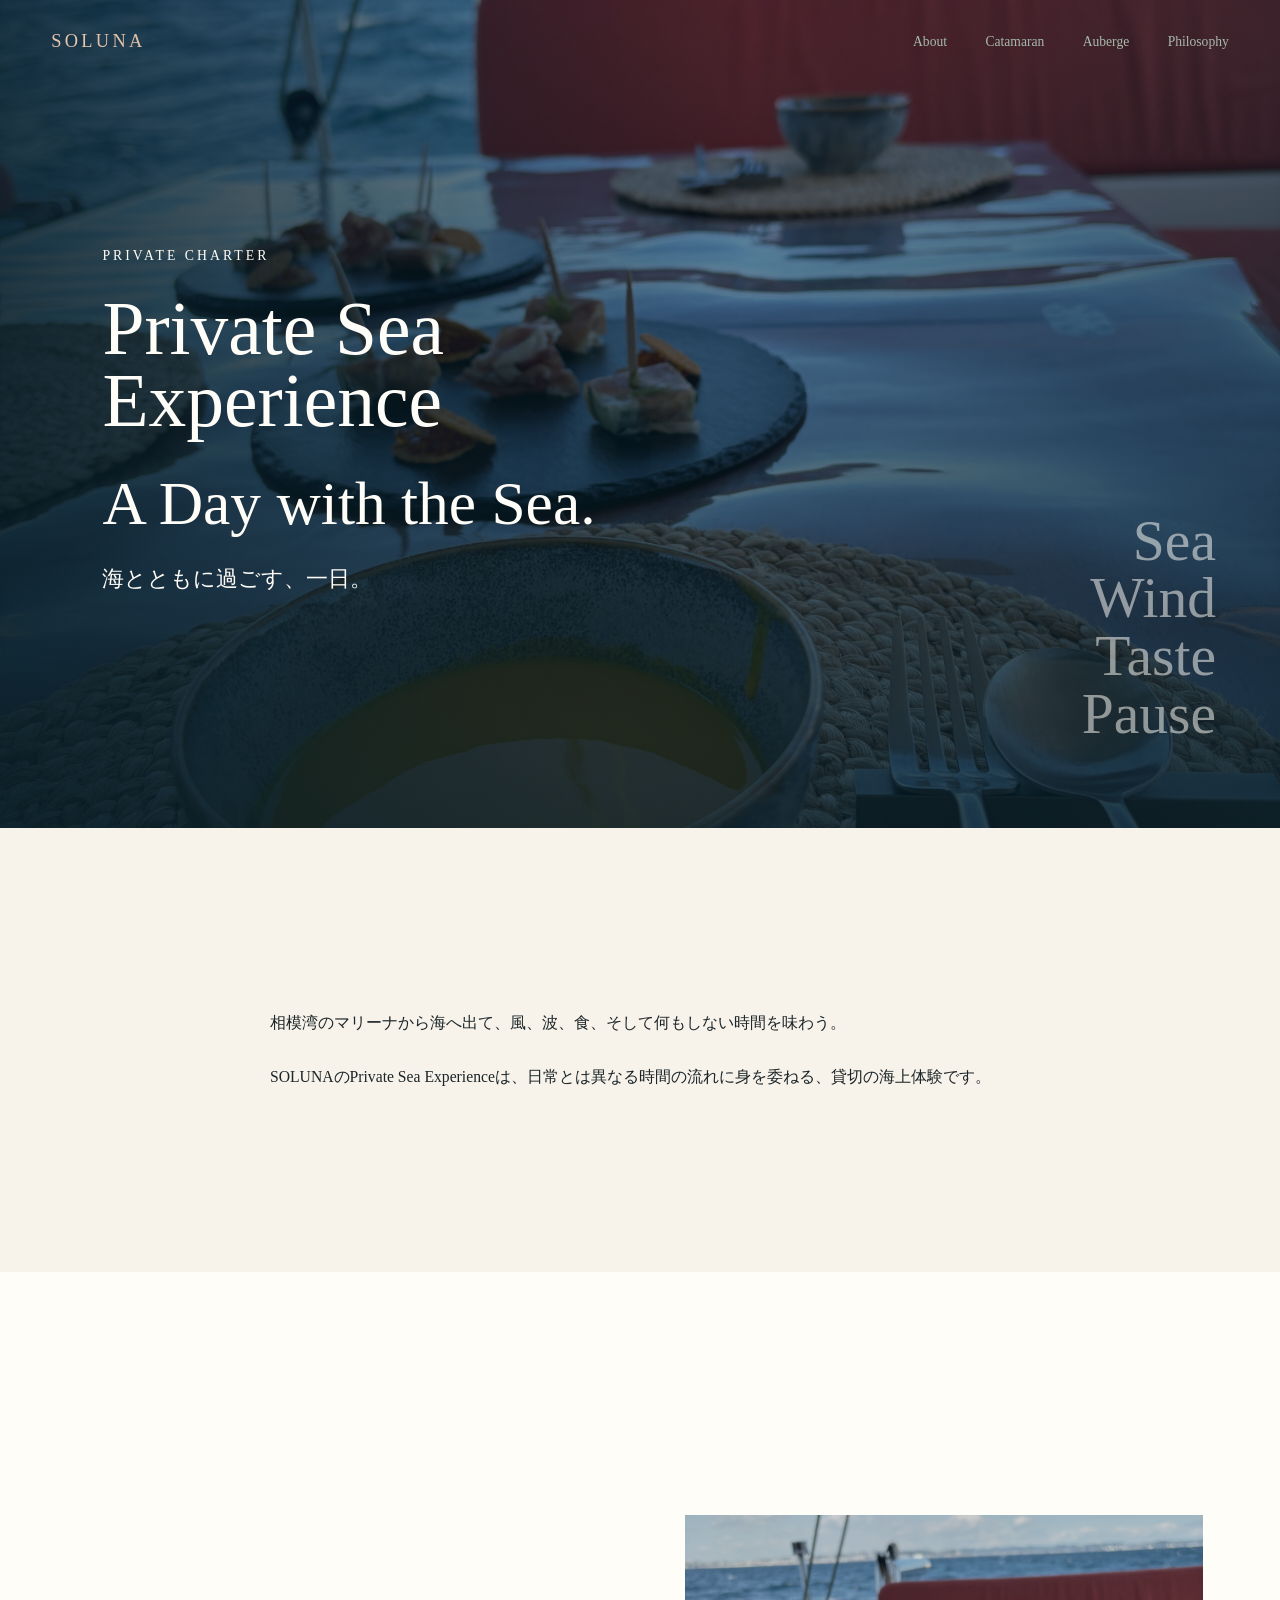
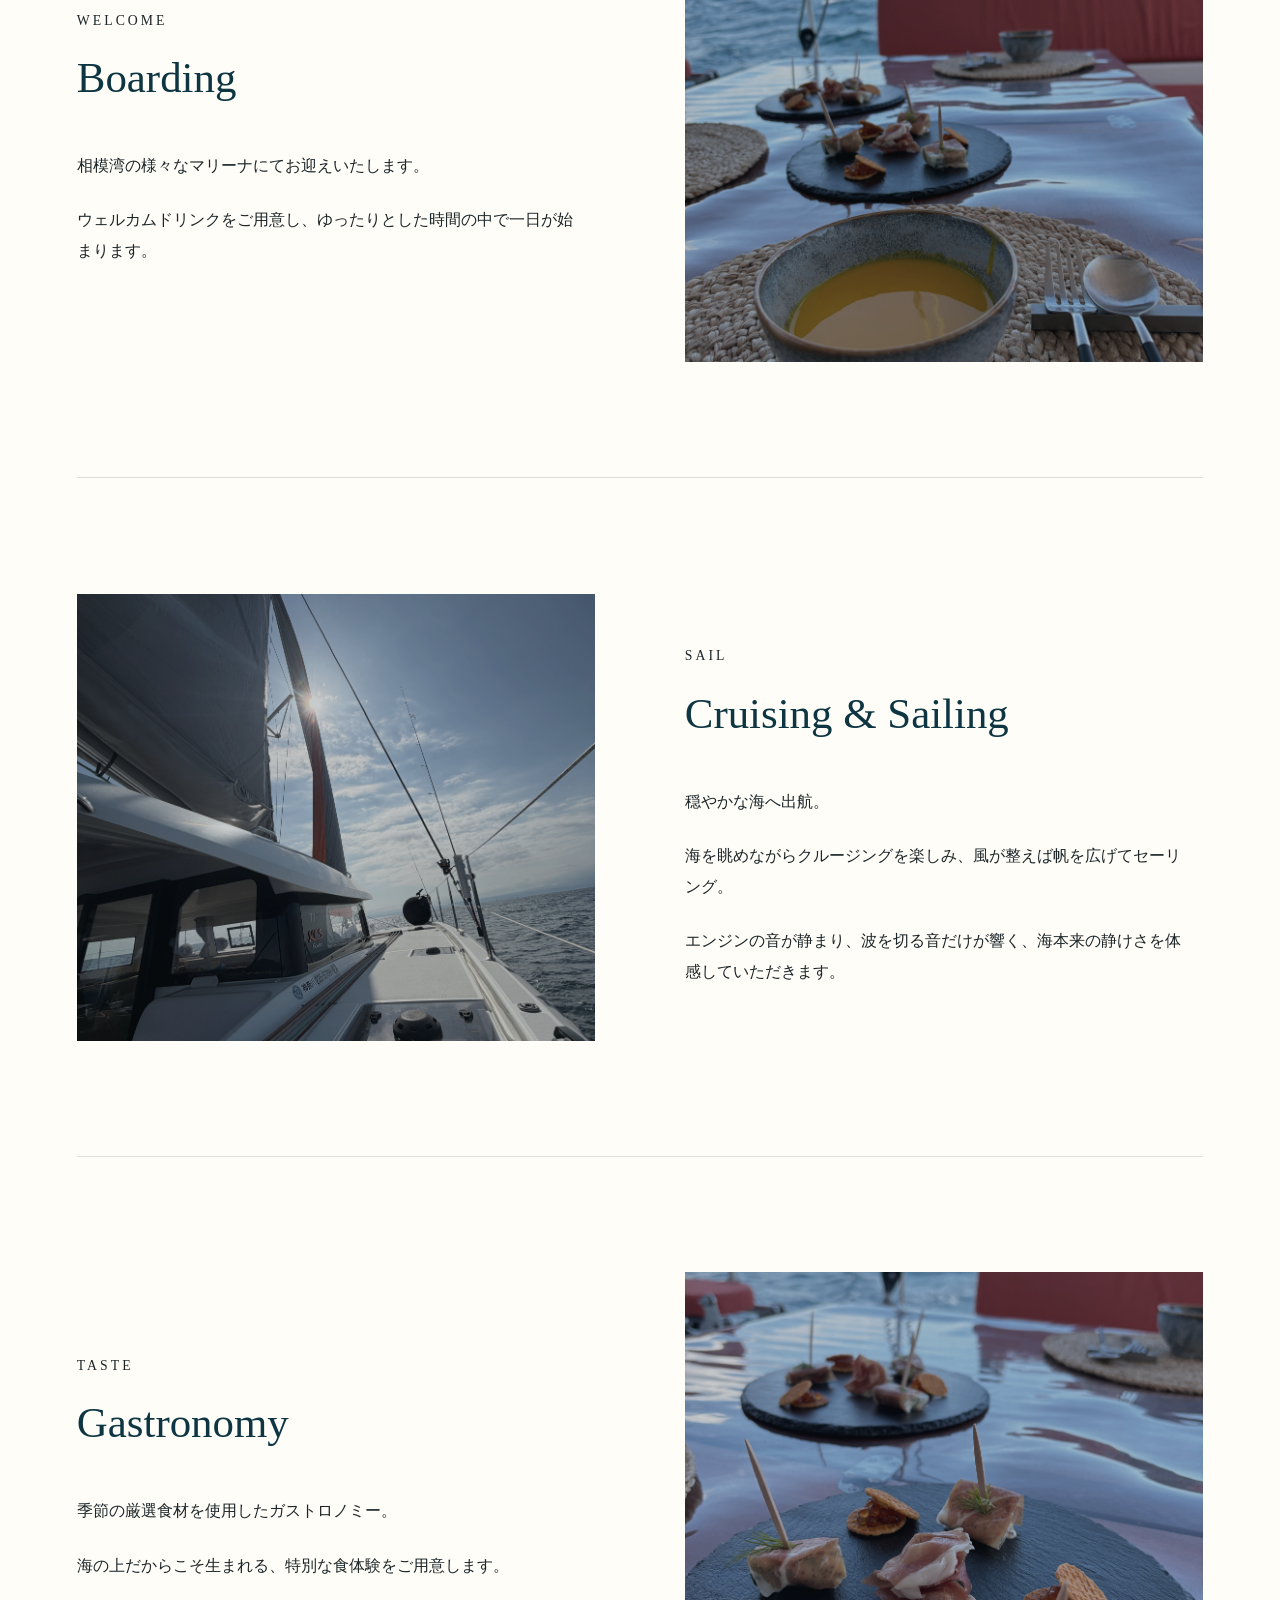
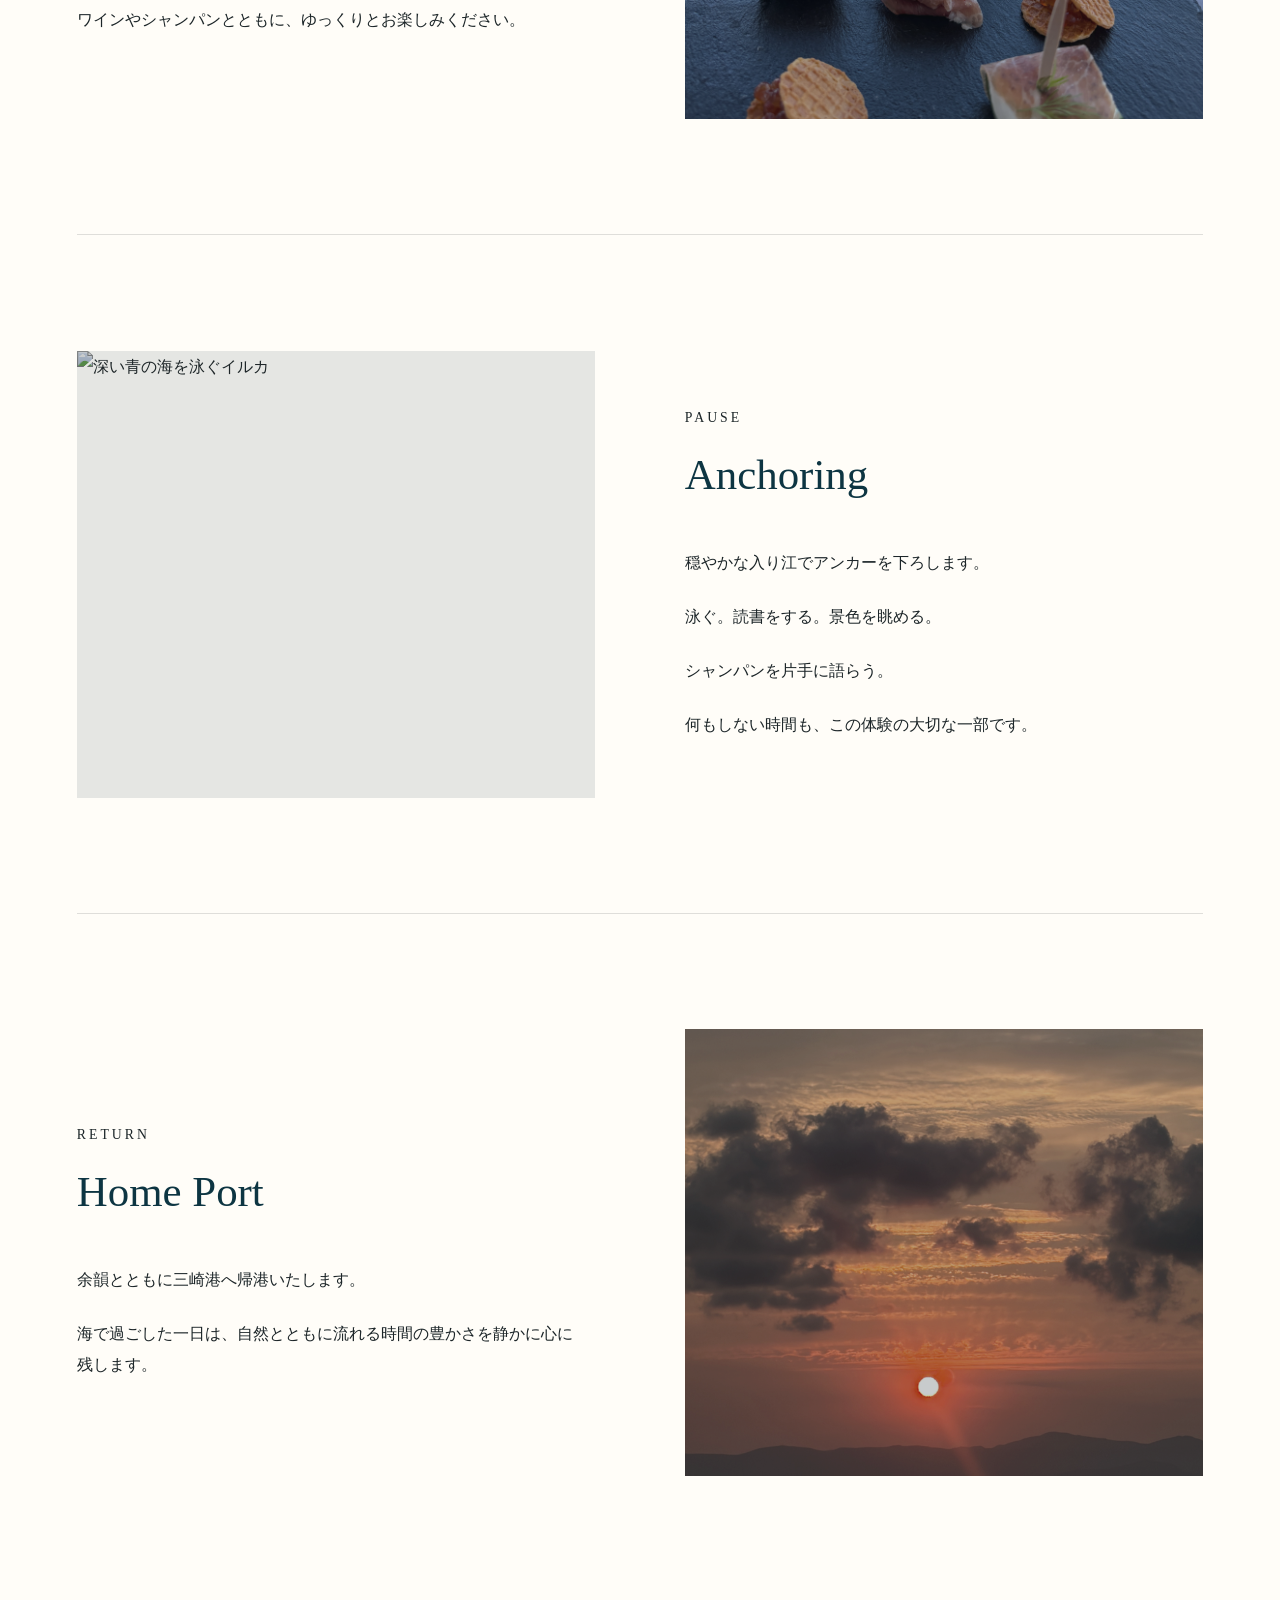
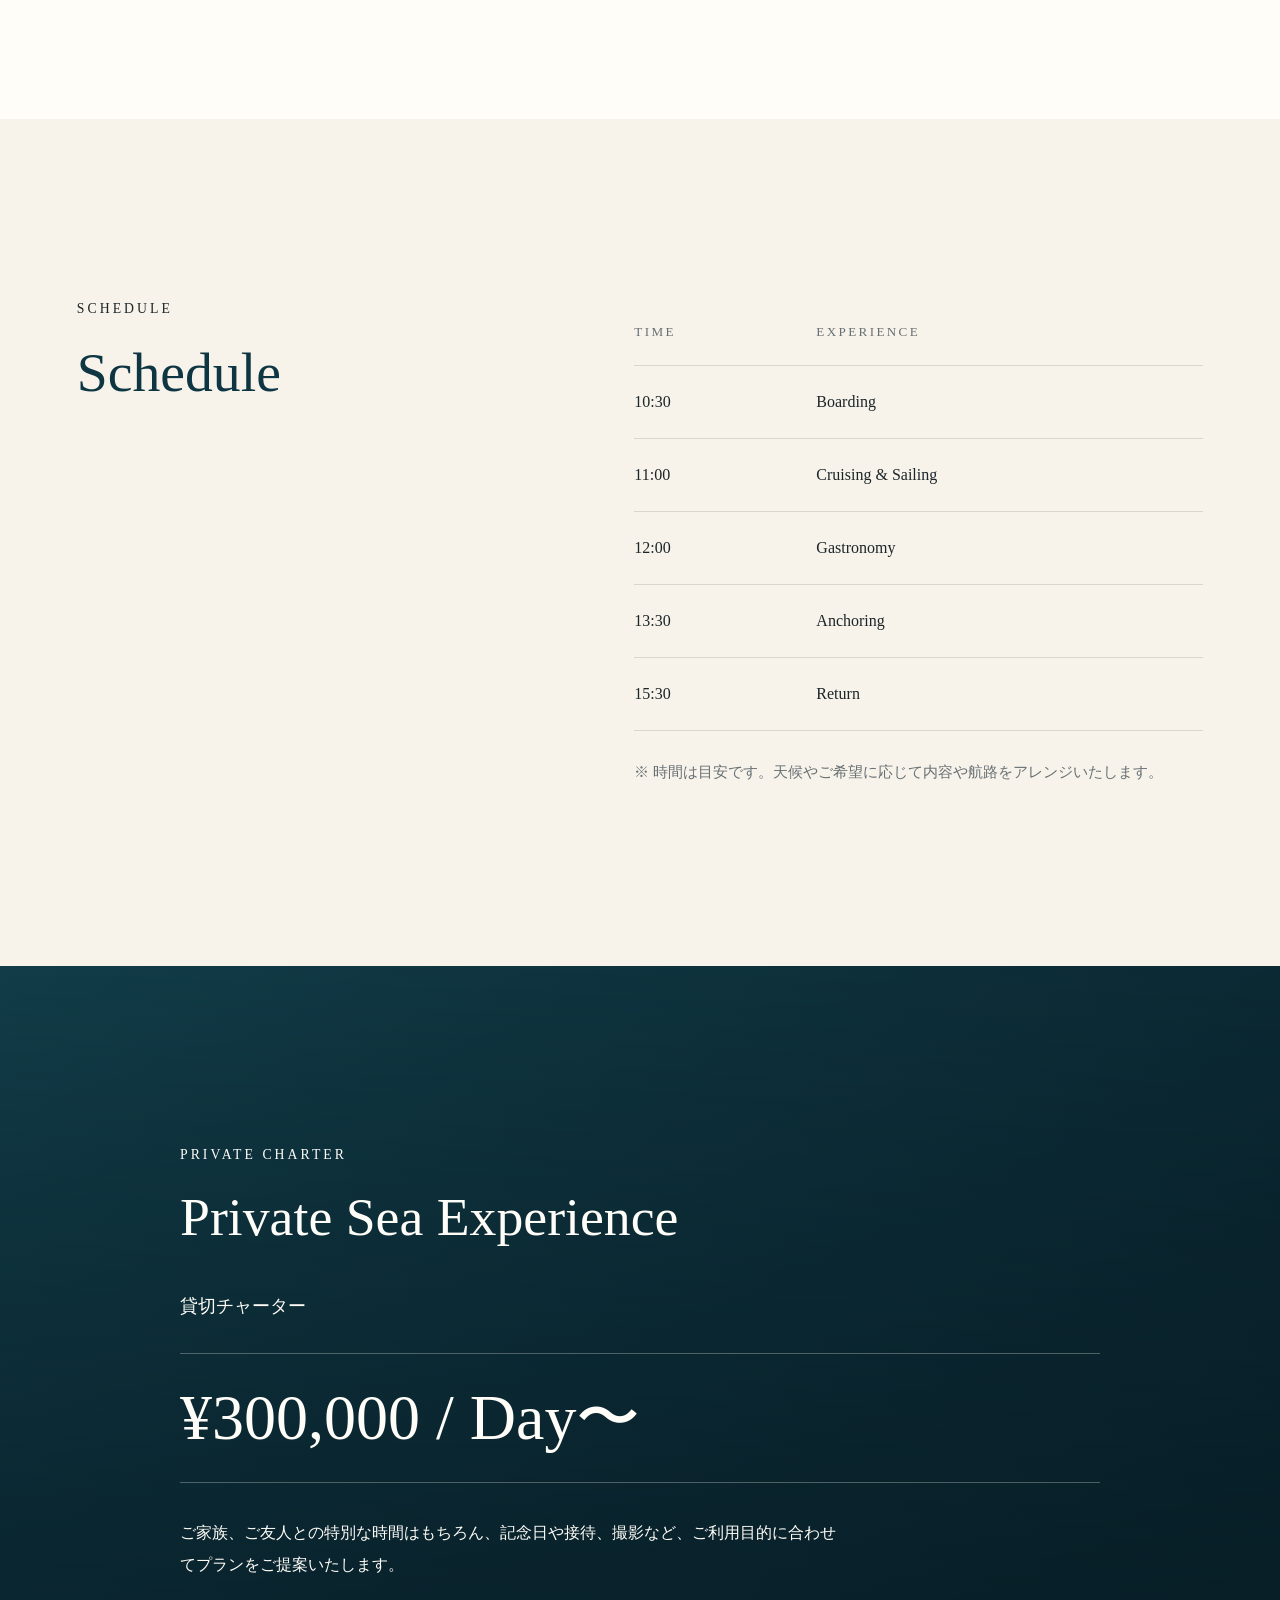
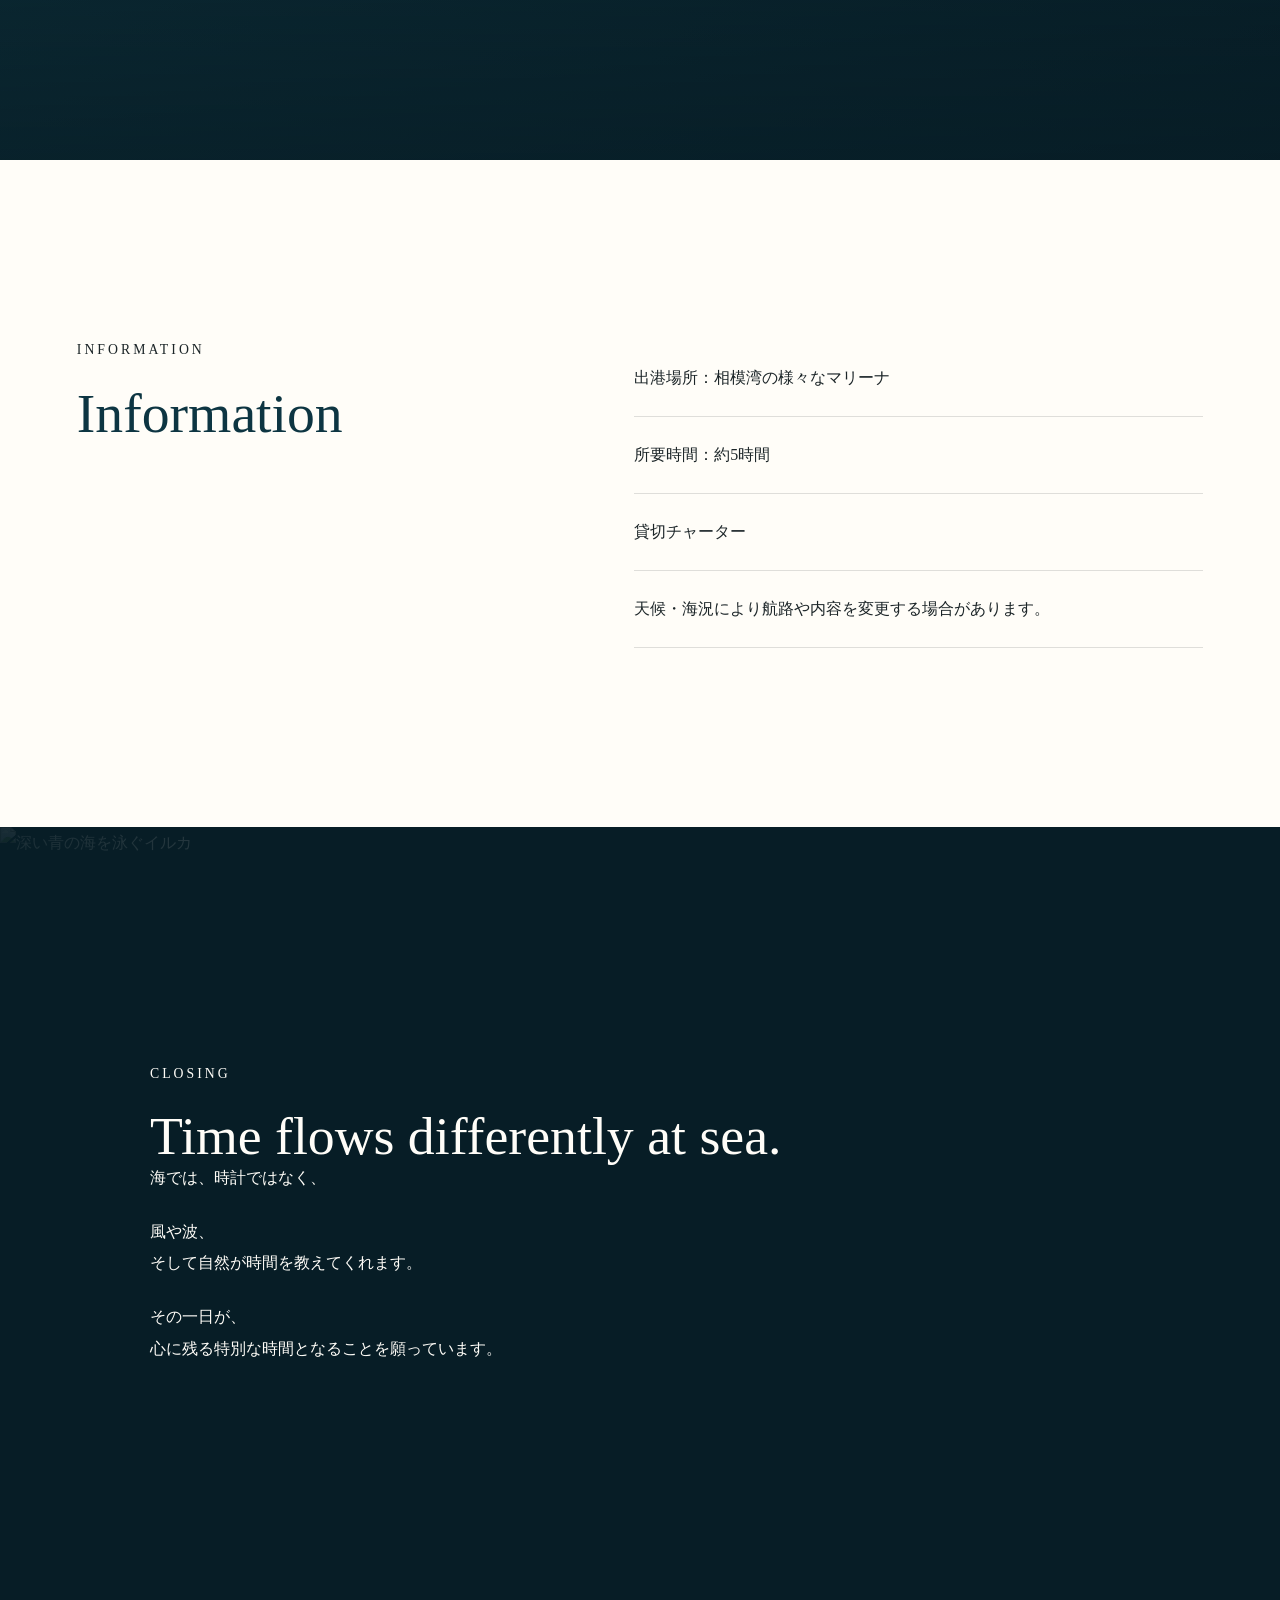
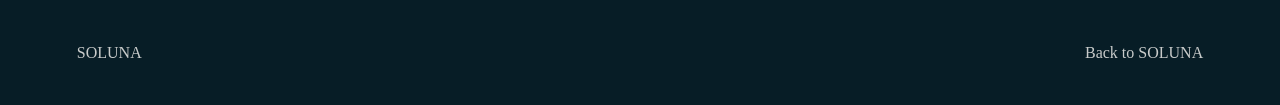
==== commit a218eee7: "Refine copy rhythm and coming soon tags" ====
--- a/private-sea-experience.html
+++ b/private-sea-experience.html
@@ -8,7 +8,7 @@
       name="description"
       content="SOLUNA Private Sea Experience。海とともに過ごす、貸切チャーターの一日。"
     />
-    <link rel="stylesheet" href="styles.css?v=20260626c" />
+    <link rel="stylesheet" href="styles.css?v=20260626d" />
   </head>
   <body class="private-page">
     <header class="site-header" aria-label="サイトヘッダー">
--- a/styles.css
+++ b/styles.css
@@ -209,6 +209,10 @@
   margin-top: 1.45em;
 }
 
+.pc-break {
+  display: inline;
+}
+
 .section-grid {
   display: grid;
   gap: clamp(54px, 8vw, 132px);
@@ -307,9 +311,13 @@
 }
 
 .experience-list li {
+  align-items: center;
   border-bottom: 1px solid var(--white-line);
-  font-family: var(--font-serif);
-  font-size: clamp(1.35rem, 2.2vw, 2.2rem);
+  display: flex;
+  gap: 20px;
+  justify-content: space-between;
+  font-family: var(--font-serif);
+  font-size: clamp(1.26rem, 2.04vw, 2.02rem);
   line-height: 1.2;
   padding: 24px 0;
 }
@@ -325,6 +333,17 @@
 .experience-list a:hover {
   opacity: 1;
   transform: translateX(8px);
+}
+
+.soon-tag {
+  border: 1px solid rgba(255, 253, 248, 0.22);
+  color: rgba(255, 253, 248, 0.56);
+  flex: 0 0 auto;
+  font-family: var(--font-serif);
+  font-size: clamp(0.64rem, 0.72vw, 0.76rem);
+  letter-spacing: 0.12em;
+  line-height: 1;
+  padding: 7px 10px;
 }
 
 .island-block .experience-list li {
@@ -825,6 +844,10 @@
     font-size: clamp(2.35rem, 13.5vw, 3.85rem);
   }
 
+  .pc-break {
+    display: none;
+  }
+
   .private-page h2,
   .journey-heading h2,
   .charter-inner h2,
@@ -841,8 +864,16 @@
   }
 
   .experience-list li {
+    align-items: flex-start;
+    flex-direction: column;
+    gap: 10px;
     font-size: 1.42rem;
     padding: 20px 0;
+  }
+
+  .soon-tag {
+    font-size: 0.62rem;
+    padding: 6px 9px;
   }
 
   .media-tall,
